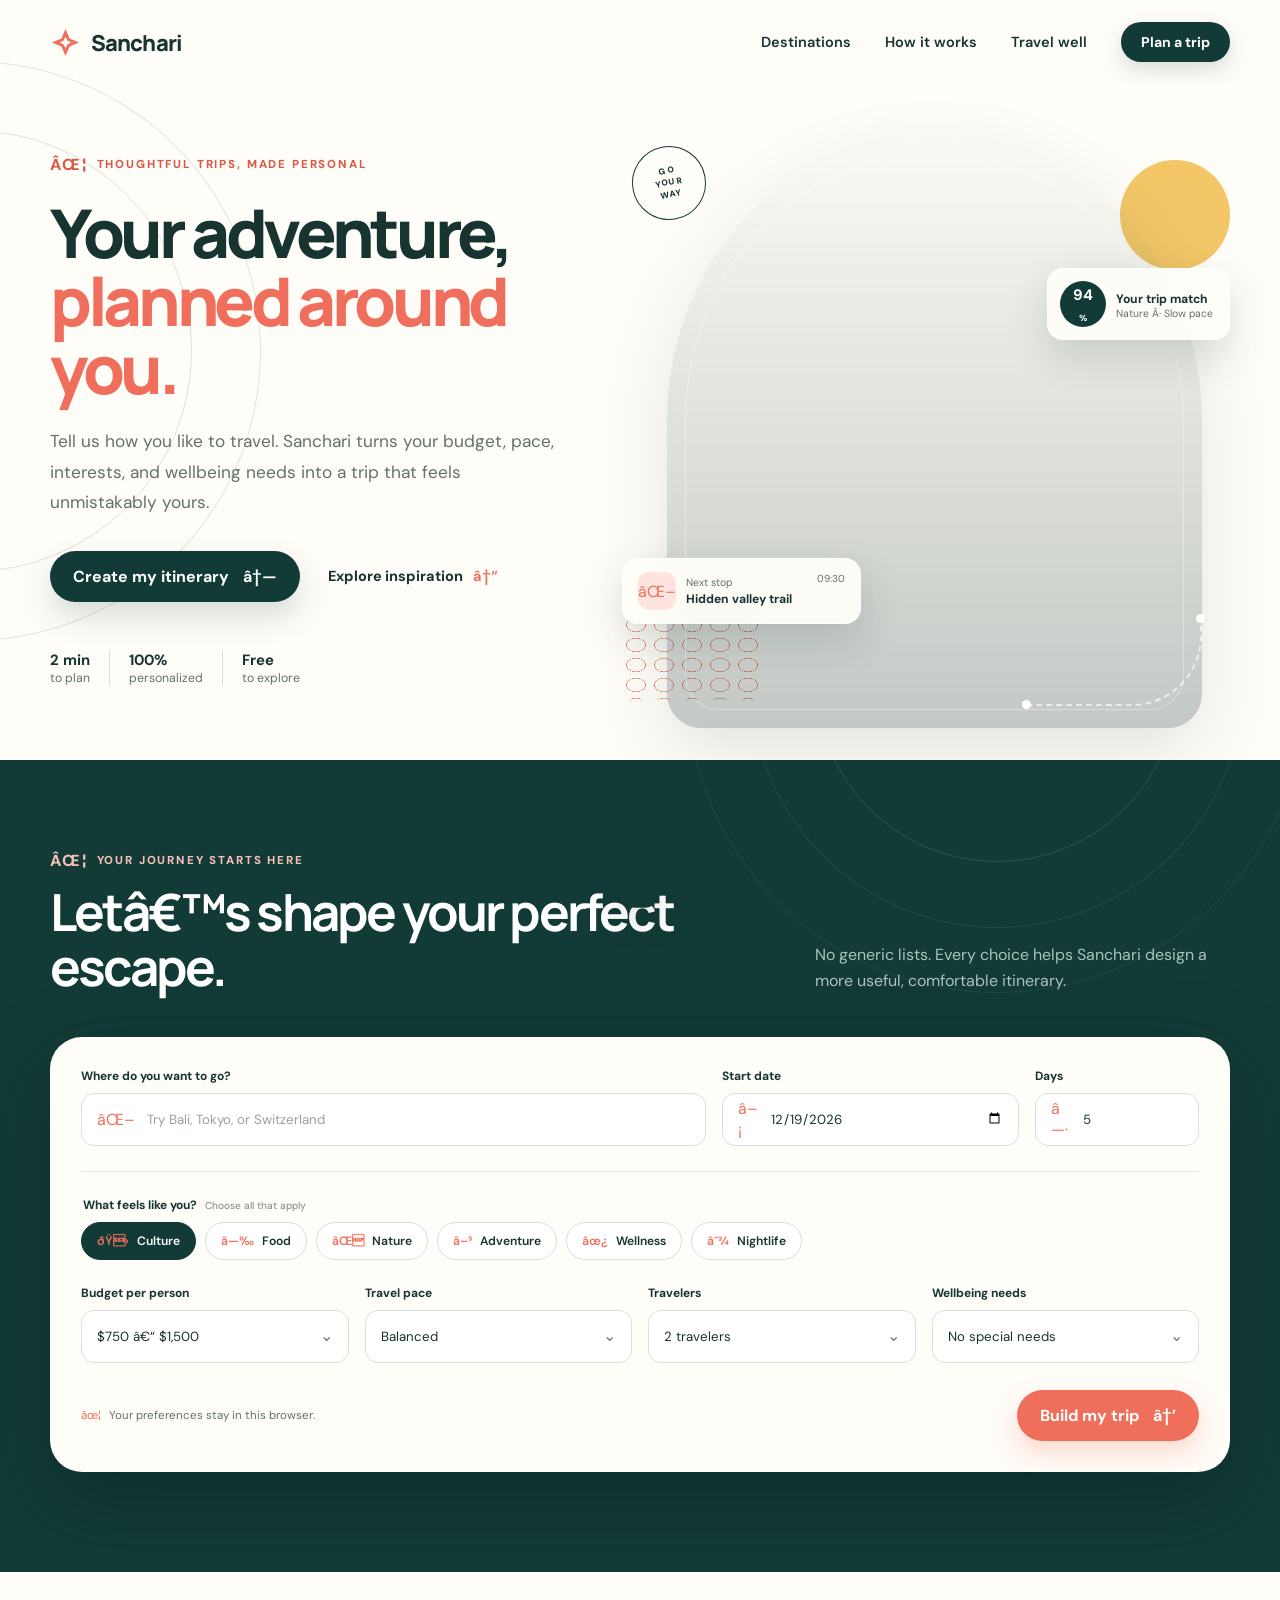
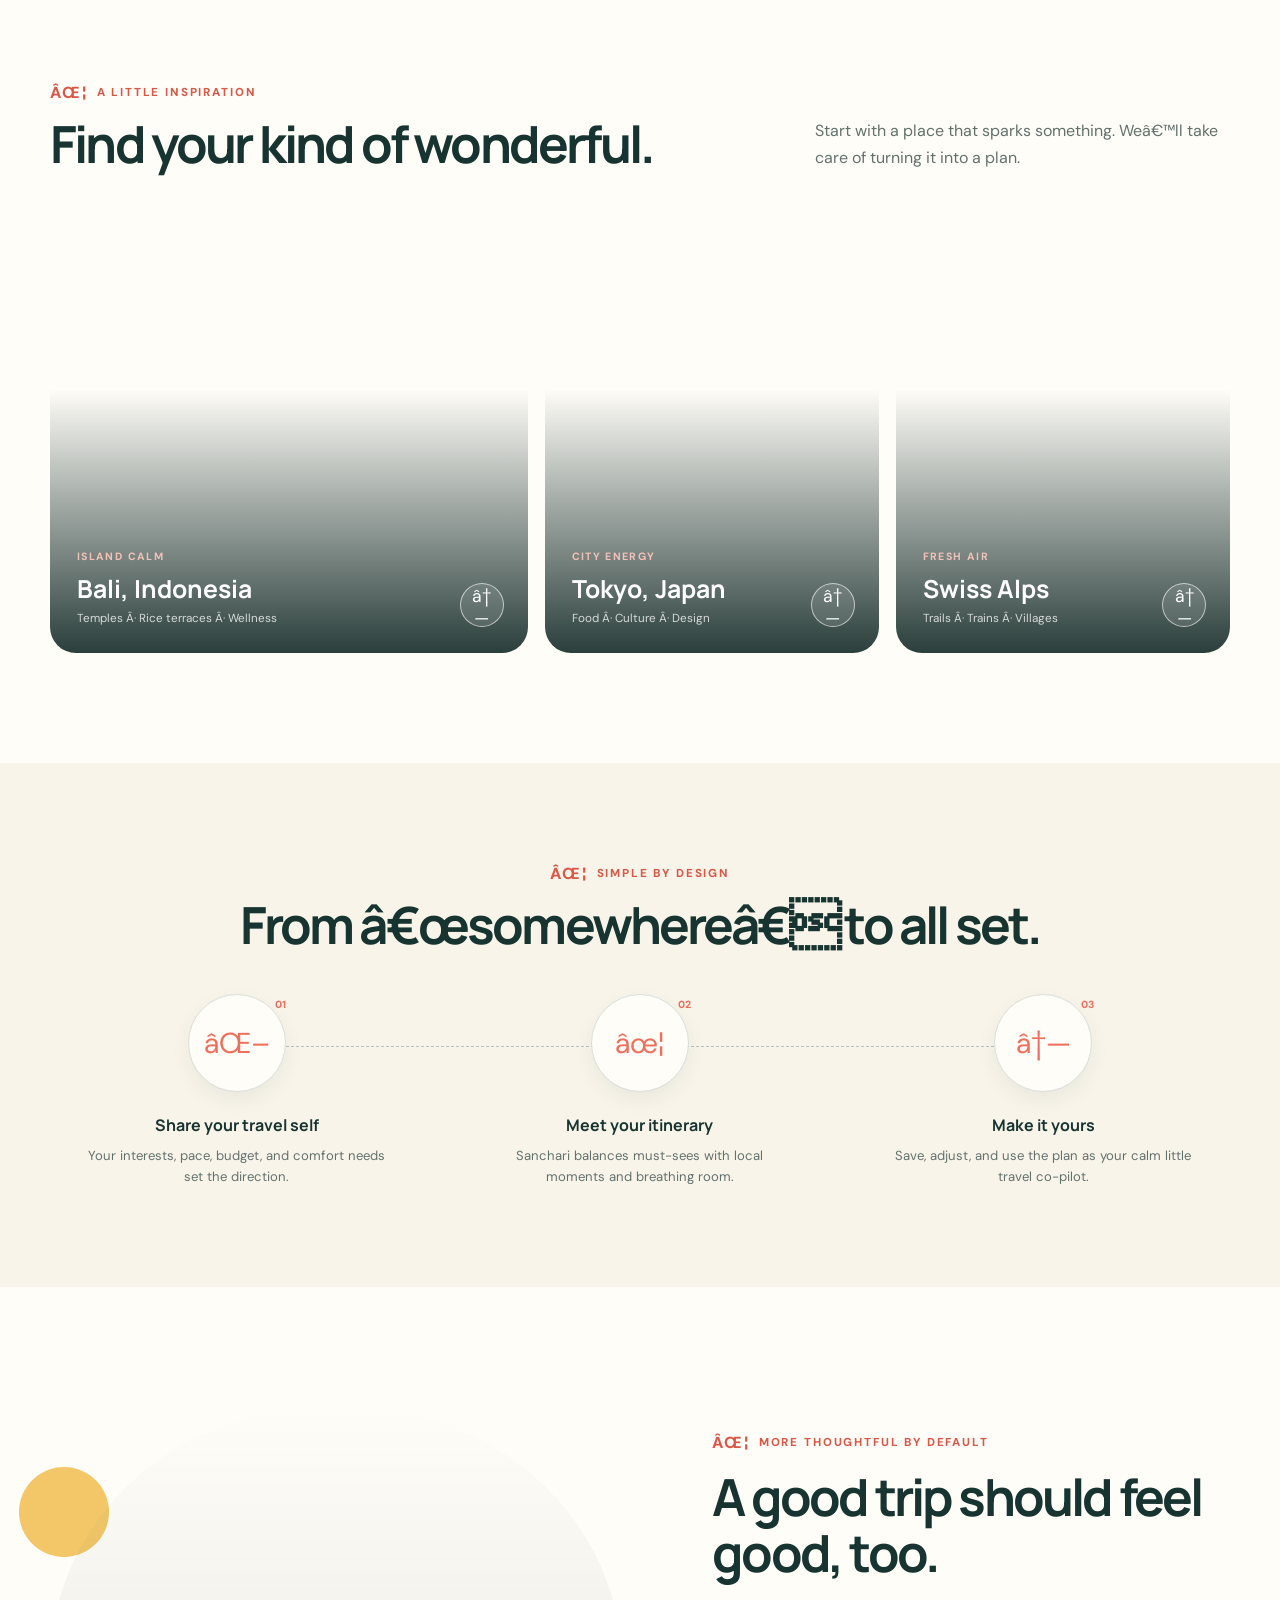
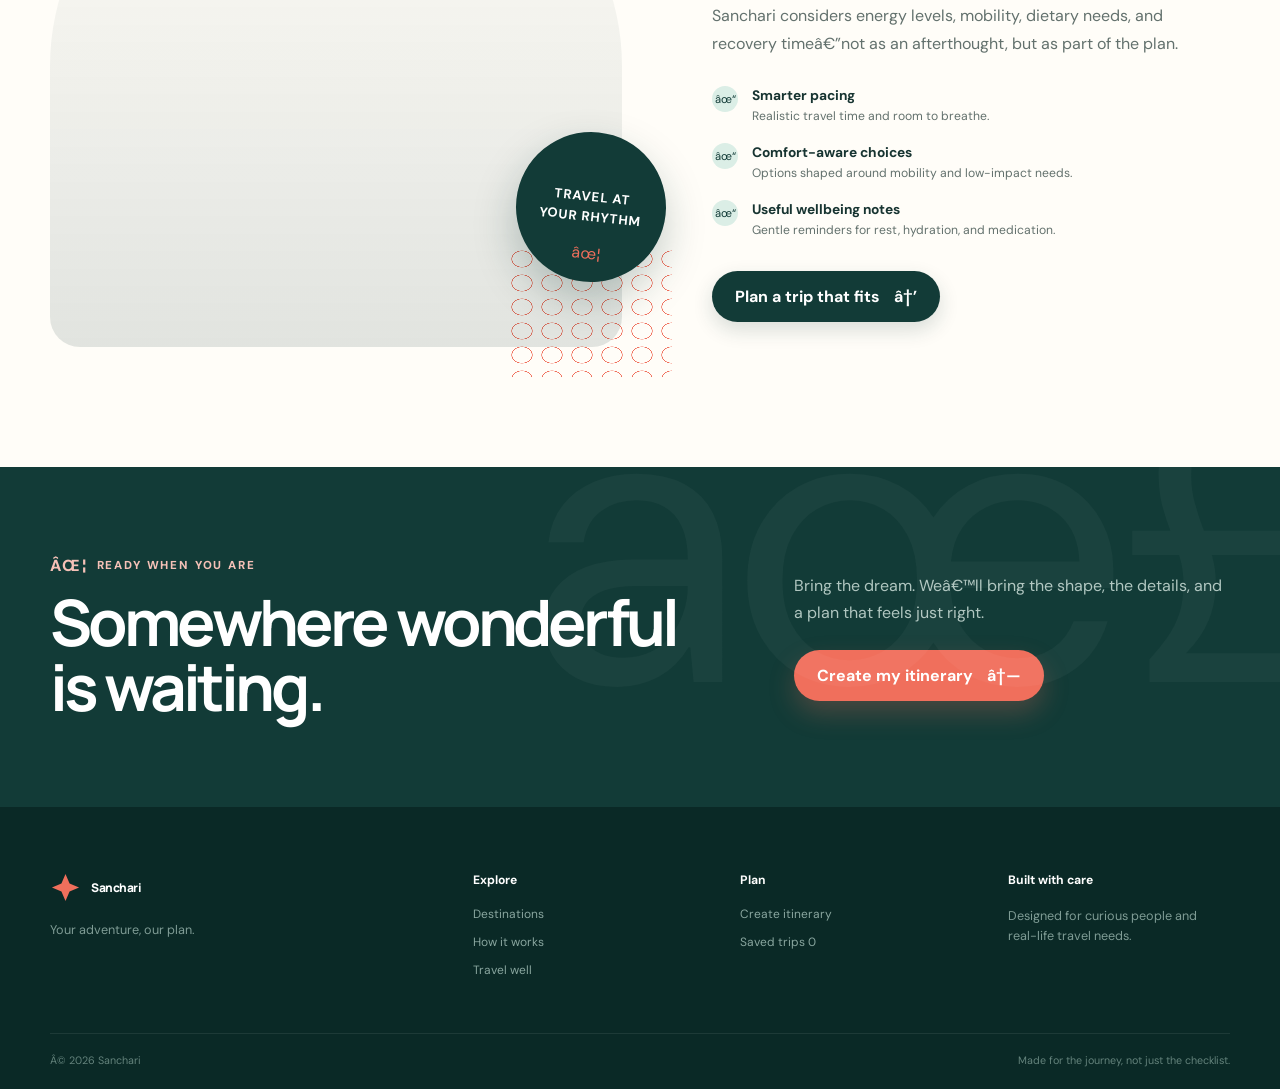
==== public/index.html @ f90b51b6 "Build personalized Sanchari travel planner" ====
﻿<!doctype html>
<html lang="en">
<head>
  <meta charset="utf-8">
  <meta name="viewport" content="width=device-width, initial-scale=1">
  <meta name="description" content="Sanchari creates personalized travel itineraries around your style, budget, pace, and wellbeing needs.">
  <meta name="theme-color" content="#123b37">
  <title>Sanchari â€” Your adventure, our plan</title>
  <link rel="preconnect" href="https://fonts.googleapis.com">
  <link rel="preconnect" href="https://fonts.gstatic.com" crossorigin>
  <link href="https://fonts.googleapis.com/css2?family=DM+Sans:wght@400;500;600;700&family=Manrope:wght@500;600;700;800&display=swap" rel="stylesheet">
  <link rel="stylesheet" href="styles.css">
</head>
<body>
  <a class="skip-link" href="#main">Skip to content</a>
  <header class="site-header" id="top">
    <div class="nav-wrap">
      <a class="brand" href="#top" aria-label="Sanchari home">
        <span class="brand-mark" aria-hidden="true">
          <svg viewBox="0 0 32 32"><path d="M16 2 20.2 11.8 30 16l-9.8 4.2L16 30l-4.2-9.8L2 16l9.8-4.2L16 2Z"/><path class="brand-mark-inner" d="m16 10 2.1 4.1L22 16l-3.9 1.9L16 22l-2.1-4.1L10 16l3.9-1.9L16 10Z"/></svg>
        </span>
        <span>Sanchari</span>
      </a>
      <button class="menu-button" type="button" aria-expanded="false" aria-controls="site-nav" aria-label="Open menu"><span></span><span></span></button>
      <nav class="site-nav" id="site-nav" aria-label="Primary navigation">
        <a href="#destinations">Destinations</a>
        <a href="#how-it-works">How it works</a>
        <a href="#wellbeing">Travel well</a>
        <button class="button button-small button-dark" data-scroll-planner type="button">Plan a trip</button>
      </nav>
    </div>
  </header>

  <main id="main">
    <section class="hero section-shell" aria-labelledby="hero-title">
      <div class="hero-copy">
        <div class="eyebrow"><span>âœ¦</span> Thoughtful trips, made personal</div>
        <h1 id="hero-title">Your adventure,<br><em>planned around you.</em></h1>
        <p class="hero-lead">Tell us how you like to travel. Sanchari turns your budget, pace, interests, and wellbeing needs into a trip that feels unmistakably yours.</p>
        <div class="hero-actions">
          <button class="button button-primary" data-scroll-planner type="button">Create my itinerary <span aria-hidden="true">â†—</span></button>
          <a class="text-link" href="#destinations">Explore inspiration <span aria-hidden="true">â†“</span></a>
        </div>
        <div class="trust-row" aria-label="Sanchari benefits"><span><b>2 min</b> to plan</span><span><b>100%</b> personalized</span><span><b>Free</b> to explore</span></div>
      </div>
      <div class="hero-visual" aria-label="A scenic travel moment in the mountains">
        <div class="hero-photo" role="img" aria-label="Traveler overlooking a green mountain valley"></div>
        <div class="route-line" aria-hidden="true"><span></span><i></i><span></span></div>
        <div class="floating-card destination-float"><div class="float-icon">âŒ–</div><div><small>Next stop</small><strong>Hidden valley trail</strong></div><span>09:30</span></div>
        <div class="floating-card match-float"><div class="match-score">94<small>%</small></div><div><strong>Your trip match</strong><small>Nature Â· Slow pace</small></div></div>
        <div class="hero-stamp" aria-hidden="true">GO<br>YOUR<br>WAY</div>
      </div>
    </section>

    <section class="planner-band" id="planner" aria-labelledby="planner-title">
      <div class="section-shell planner-shell">
        <div class="section-heading planner-heading">
          <div><div class="eyebrow eyebrow-light"><span>âœ¦</span> Your journey starts here</div><h2 id="planner-title">Letâ€™s shape your perfect escape.</h2></div>
          <p>No generic lists. Every choice helps Sanchari design a more useful, comfortable itinerary.</p>
        </div>
        <form class="planner-card" id="trip-form">
          <div class="form-grid form-grid-top">
            <label class="field field-wide"><span>Where do you want to go?</span><span class="input-wrap"><span aria-hidden="true">âŒ–</span><input id="destination" name="destination" type="text" placeholder="Try Bali, Tokyo, or Switzerland" autocomplete="off" required></span></label>
            <label class="field"><span>Start date</span><span class="input-wrap"><span aria-hidden="true">â–¡</span><input id="start-date" name="startDate" type="date" required></span></label>
            <label class="field field-compact"><span>Days</span><span class="input-wrap"><span aria-hidden="true">â—·</span><input id="days" name="days" type="number" min="1" max="14" value="5" required></span></label>
          </div>
          <div class="form-divider"></div>
          <fieldset class="choice-group">
            <legend>What feels like you? <small>Choose all that apply</small></legend>
            <div class="chip-row" id="style-chips">
              <button class="choice-chip selected" type="button" data-style="culture" aria-pressed="true"><span>ðŸ›</span> Culture</button>
              <button class="choice-chip" type="button" data-style="food" aria-pressed="false"><span>â—‰</span> Food</button>
              <button class="choice-chip" type="button" data-style="nature" aria-pressed="false"><span>âŒ</span> Nature</button>
              <button class="choice-chip" type="button" data-style="adventure" aria-pressed="false"><span>â–³</span> Adventure</button>
              <button class="choice-chip" type="button" data-style="wellness" aria-pressed="false"><span>âœ¿</span> Wellness</button>
              <button class="choice-chip" type="button" data-style="nightlife" aria-pressed="false"><span>â˜¾</span> Nightlife</button>
            </div>
          </fieldset>
          <div class="form-grid form-grid-bottom">
            <label class="field"><span>Budget per person</span><span class="select-wrap"><select id="budget" name="budget"><option value="750">Under $750</option><option value="1500" selected>$750 â€“ $1,500</option><option value="3000">$1,500 â€“ $3,000</option><option value="5000">$3,000+</option></select></span></label>
            <label class="field"><span>Travel pace</span><span class="select-wrap"><select id="pace" name="pace"><option value="slow">Slow & easy</option><option value="balanced" selected>Balanced</option><option value="full">See it all</option></select></span></label>
            <label class="field"><span>Travelers</span><span class="select-wrap"><select id="travelers" name="travelers"><option value="1">Solo</option><option value="2" selected>2 travelers</option><option value="3">3 travelers</option><option value="4">4 travelers</option><option value="5">5+ travelers</option></select></span></label>
            <label class="field"><span>Wellbeing needs</span><span class="select-wrap"><select id="wellbeing-needs" name="wellbeing"><option value="none">No special needs</option><option value="mobility">Reduced mobility</option><option value="low-impact">Low-impact activities</option><option value="dietary">Dietary care</option><option value="medical">Medication / rest breaks</option></select></span></label>
          </div>
          <div class="planner-footer"><p><span aria-hidden="true">âœ¦</span> Your preferences stay in this browser.</p><button class="button button-coral" type="submit">Build my trip <span aria-hidden="true">â†’</span></button></div>
        </form>
      </div>
    </section>

    <section class="itinerary-section section-shell" id="itinerary" aria-live="polite" hidden>
      <div class="itinerary-topline">
        <div><div class="eyebrow"><span>âœ¦</span> Your Sanchari plan</div><h2 id="itinerary-title">Your personalized escape</h2><p id="itinerary-subtitle"></p></div>
        <div class="itinerary-actions"><button class="button button-outline" id="edit-trip" type="button">Edit preferences</button><button class="button button-dark" id="save-trip" type="button">â™¡ Save this trip</button></div>
      </div>
      <div class="trip-overview" id="trip-overview"></div>
      <div class="itinerary-layout">
        <div class="day-list" id="day-list"></div>
        <aside class="trip-aside">
          <div class="aside-card budget-card"><span class="aside-kicker">Estimated spend</span><strong id="budget-total">$0</strong><small>for your full group, excluding flights</small><div id="budget-bars"></div></div>
          <div class="aside-card care-card"><span class="aside-kicker">Travel well note</span><div class="care-icon">âœš</div><h3>Comfort built in</h3><p id="care-note"></p></div>
          <button class="text-button" id="new-trip" type="button">Start a different trip <span>â†—</span></button>
        </aside>
      </div>
    </section>

    <section class="destinations section-shell" id="destinations" aria-labelledby="destinations-title">
      <div class="section-heading"><div><div class="eyebrow"><span>âœ¦</span> A little inspiration</div><h2 id="destinations-title">Find your kind of wonderful.</h2></div><p>Start with a place that sparks something. Weâ€™ll take care of turning it into a plan.</p></div>
      <div class="destination-grid">
        <article class="destination-card destination-large" data-destination="Bali"><div class="destination-image bali"></div><div class="destination-overlay"><span>Island calm</span><h3>Bali, Indonesia</h3><p>Temples Â· Rice terraces Â· Wellness</p><button type="button" aria-label="Plan a trip to Bali">â†—</button></div></article>
        <article class="destination-card" data-destination="Tokyo"><div class="destination-image tokyo"></div><div class="destination-overlay"><span>City energy</span><h3>Tokyo, Japan</h3><p>Food Â· Culture Â· Design</p><button type="button" aria-label="Plan a trip to Tokyo">â†—</button></div></article>
        <article class="destination-card" data-destination="Switzerland"><div class="destination-image swiss"></div><div class="destination-overlay"><span>Fresh air</span><h3>Swiss Alps</h3><p>Trails Â· Trains Â· Villages</p><button type="button" aria-label="Plan a trip to Switzerland">â†—</button></div></article>
      </div>
    </section>

    <section class="steps-section" id="how-it-works" aria-labelledby="steps-title"><div class="section-shell"><div class="section-heading centered"><div><div class="eyebrow"><span>âœ¦</span> Simple by design</div><h2 id="steps-title">From â€œsomewhereâ€ to all set.</h2></div></div><div class="steps-grid"><article><span class="step-number">01</span><div class="step-icon">âŒ–</div><h3>Share your travel self</h3><p>Your interests, pace, budget, and comfort needs set the direction.</p></article><article><span class="step-number">02</span><div class="step-icon">âœ¦</div><h3>Meet your itinerary</h3><p>Sanchari balances must-sees with local moments and breathing room.</p></article><article><span class="step-number">03</span><div class="step-icon">â†—</div><h3>Make it yours</h3><p>Save, adjust, and use the plan as your calm little travel co-pilot.</p></article></div></div></section>

    <section class="wellbeing section-shell" id="wellbeing" aria-labelledby="wellbeing-title">
      <div class="wellbeing-visual"><div class="wellbeing-badge"><strong>Travel at<br>your rhythm</strong><span>âœ¦</span></div></div>
      <div class="wellbeing-copy"><div class="eyebrow"><span>âœ¦</span> More thoughtful by default</div><h2 id="wellbeing-title">A good trip should feel good, too.</h2><p>Sanchari considers energy levels, mobility, dietary needs, and recovery timeâ€”not as an afterthought, but as part of the plan.</p><ul><li><span>âœ“</span><div><strong>Smarter pacing</strong><small>Realistic travel time and room to breathe.</small></div></li><li><span>âœ“</span><div><strong>Comfort-aware choices</strong><small>Options shaped around mobility and low-impact needs.</small></div></li><li><span>âœ“</span><div><strong>Useful wellbeing notes</strong><small>Gentle reminders for rest, hydration, and medication.</small></div></li></ul><button class="button button-dark" data-scroll-planner type="button">Plan a trip that fits <span>â†’</span></button></div>
    </section>

    <section class="closing-cta"><div class="section-shell closing-inner"><div><div class="eyebrow eyebrow-light"><span>âœ¦</span> Ready when you are</div><h2>Somewhere wonderful<br>is waiting.</h2></div><div><p>Bring the dream. Weâ€™ll bring the shape, the details, and a plan that feels just right.</p><button class="button button-coral" data-scroll-planner type="button">Create my itinerary <span>â†—</span></button></div><span class="closing-compass" aria-hidden="true">âœ£</span></div></section>
  </main>

  <footer class="site-footer"><div class="section-shell footer-grid"><div><a class="brand" href="#top"><span class="brand-mark" aria-hidden="true"><svg viewBox="0 0 32 32"><path d="M16 2 20.2 11.8 30 16l-9.8 4.2L16 30l-4.2-9.8L2 16l9.8-4.2L16 2Z"/></svg></span><span>Sanchari</span></a><p>Your adventure, our plan.</p></div><div><strong>Explore</strong><a href="#destinations">Destinations</a><a href="#how-it-works">How it works</a><a href="#wellbeing">Travel well</a></div><div><strong>Plan</strong><button data-scroll-planner type="button">Create itinerary</button><button id="footer-saved" type="button">Saved trips <span id="saved-count">0</span></button></div><div><strong>Built with care</strong><p class="footer-note">Designed for curious people and real-life travel needs.</p></div></div><div class="section-shell footer-bottom"><span>Â© <span id="year"></span> Sanchari</span><span>Made for the journey, not just the checklist.</span></div></footer>
  <div class="toast" id="toast" role="status" aria-live="polite"></div>
  <script src="app.js"></script>
</body>
</html>
---- public/styles.css ----
:root {
  --ink: #173431;
  --forest: #123b37;
  --forest-2: #0d312e;
  --mint: #dbeee6;
  --mint-light: #eff7f3;
  --cream: #f8f4ea;
  --paper: #fffdf8;
  --coral: #f06f5c;
  --coral-dark: #d95847;
  --sun: #f3c768;
  --muted: #63716d;
  --line: #d9dfda;
  --white: #fff;
  --shadow: 0 24px 70px rgba(22, 52, 49, .12);
  --radius-lg: 32px;
  --radius-md: 20px;
  --shell: min(1180px, calc(100% - 40px));
}

* { box-sizing: border-box; }
html { scroll-behavior: smooth; }
body { margin: 0; color: var(--ink); background: var(--paper); font-family: "DM Sans", Arial, sans-serif; -webkit-font-smoothing: antialiased; }
button, input, select { font: inherit; }
button, a { -webkit-tap-highlight-color: transparent; }
button { color: inherit; }
a { color: inherit; text-decoration: none; }
img { max-width: 100%; }
.skip-link { position: fixed; top: 10px; left: 10px; z-index: 999; transform: translateY(-150%); padding: 10px 16px; border-radius: 8px; background: var(--white); }
.skip-link:focus { transform: none; }
.section-shell { width: var(--shell); margin-inline: auto; }

.site-header { position: absolute; top: 0; left: 0; width: 100%; z-index: 20; padding: 22px 0; }
.nav-wrap { width: var(--shell); margin: auto; display: flex; align-items: center; justify-content: space-between; }
.brand { display: inline-flex; gap: 10px; align-items: center; font-family: "Manrope", sans-serif; font-weight: 800; font-size: 1.38rem; letter-spacing: -.04em; }
.brand-mark { display: grid; place-items: center; width: 31px; height: 31px; color: var(--coral); }
.brand-mark svg { width: 100%; fill: currentColor; }
.brand-mark .brand-mark-inner { fill: var(--paper); }
.site-nav { display: flex; align-items: center; gap: 34px; font-size: .91rem; font-weight: 600; }
.site-nav > a { position: relative; }
.site-nav > a::after { content: ""; position: absolute; left: 0; right: 100%; bottom: -7px; height: 2px; background: var(--coral); transition: right .25s; }
.site-nav > a:hover::after { right: 0; }
.menu-button { display: none; width: 42px; height: 42px; border: 0; border-radius: 50%; background: var(--forest); }
.menu-button span { display: block; width: 17px; height: 1.5px; margin: 5px auto; background: #fff; }

.button { border: 0; border-radius: 999px; padding: 15px 23px; display: inline-flex; justify-content: center; align-items: center; gap: 14px; cursor: pointer; font-weight: 700; transition: transform .2s, box-shadow .2s, background .2s; }
.button:hover { transform: translateY(-2px); }
.button:focus-visible, button:focus-visible, a:focus-visible, input:focus-visible, select:focus-visible { outline: 3px solid rgba(240, 111, 92, .35); outline-offset: 3px; }
.button-small { padding: 11px 20px; font-size: .88rem; }
.button-dark { background: var(--forest); color: var(--white); box-shadow: 0 8px 20px rgba(18, 59, 55, .16); }
.button-dark:hover { background: var(--forest-2); }
.button-primary { background: var(--forest); color: #fff; box-shadow: 0 14px 30px rgba(18, 59, 55, .17); }
.button-coral { background: var(--coral); color: #fff; box-shadow: 0 12px 26px rgba(240, 111, 92, .25); }
.button-coral:hover { background: var(--coral-dark); }
.button-outline { background: transparent; border: 1px solid var(--line); }

.hero { min-height: 760px; display: grid; grid-template-columns: .92fr 1.08fr; align-items: center; gap: 54px; padding-top: 106px; position: relative; }
.hero::before { content: ""; position: absolute; width: 440px; height: 440px; left: -300px; top: 130px; border: 1px solid #e4e3da; border-radius: 50%; box-shadow: 0 0 0 68px var(--paper), 0 0 0 69px #e4e3da; z-index: -1; }
.hero-copy { padding-bottom: 26px; }
.eyebrow { display: flex; align-items: center; gap: 9px; color: var(--coral-dark); font-size: .72rem; text-transform: uppercase; letter-spacing: .16em; font-weight: 800; }
.eyebrow span { font-size: 1rem; }
.eyebrow-light { color: #f5c1b7; }
h1, h2, h3 { font-family: "Manrope", sans-serif; }
h1 { margin: 24px 0 24px; font-size: clamp(3.3rem, 5.25vw, 5.1rem); line-height: 1.01; letter-spacing: -.065em; font-weight: 800; }
h1 em { color: var(--coral); font-style: normal; }
.hero-lead { max-width: 560px; margin: 0; color: var(--muted); font-size: 1.08rem; line-height: 1.75; }
.hero-actions { margin-top: 34px; display: flex; align-items: center; gap: 28px; }
.text-link { display: inline-flex; align-items: center; gap: 10px; font-size: .91rem; font-weight: 700; }
.text-link span { color: var(--coral); }
.trust-row { display: flex; gap: 0; margin-top: 48px; color: var(--muted); font-size: .77rem; }
.trust-row span { padding: 0 19px; border-right: 1px solid var(--line); }
.trust-row span:first-child { padding-left: 0; }
.trust-row span:last-child { border: 0; }
.trust-row b { display: block; color: var(--ink); font-size: .93rem; }
.hero-visual { height: 590px; position: relative; }
.hero-photo { position: absolute; inset: 0 28px 0 45px; border-radius: 48% 48% 34px 34px; background: linear-gradient(180deg, rgba(16,47,43,.02), rgba(16,47,43,.25)), url("https://images.unsplash.com/photo-1469474968028-56623f02e42e?auto=format&fit=crop&w=1200&q=86") center/cover; box-shadow: var(--shadow); }
.hero-photo::after { content: ""; position: absolute; inset: 18px; border: 1px solid rgba(255,255,255,.35); border-radius: inherit; }
.hero-visual::before { content: ""; position: absolute; width: 110px; height: 110px; top: 22px; right: 0; border-radius: 50%; background: var(--sun); z-index: -1; }
.hero-visual::after { content: ""; position: absolute; width: 140px; height: 105px; bottom: 28px; left: 0; z-index: -1; opacity: .85; background: radial-gradient(ellipse at center, transparent 45%, var(--coral) 47%, var(--coral) 49%, transparent 51%) 0 0/28px 20px; }
.floating-card { position: absolute; z-index: 2; background: rgba(255,253,248,.94); backdrop-filter: blur(10px); border: 1px solid rgba(255,255,255,.7); border-radius: 16px; box-shadow: 0 16px 40px rgba(16,47,43,.15); display: flex; align-items: center; }
.destination-float { left: 0; bottom: 104px; padding: 13px 15px; gap: 10px; }
.destination-float .float-icon { width: 38px; height: 38px; display: grid; place-items: center; border-radius: 11px; color: var(--coral); background: #fde4de; }
.floating-card small { display: block; color: var(--muted); font-size: .65rem; }
.floating-card strong { display: block; margin-top: 2px; font-size: .76rem; }
.destination-float > span { align-self: flex-start; margin-left: 15px; font-size: .63rem; color: var(--muted); }
.match-float { right: 0; top: 130px; gap: 10px; padding: 12px 16px 12px 12px; }
.match-score { width: 46px; height: 46px; border-radius: 50%; display: grid; place-items: center; background: var(--forest); color: white; font-weight: 800; font-size: .95rem; }
.match-score small { display: inline; color: #fff; font-size: .55rem; }
.hero-stamp { position: absolute; top: 8px; left: 10px; width: 74px; height: 74px; border: 1px solid var(--forest); border-radius: 50%; display: grid; place-items: center; text-align: center; font-size: .53rem; letter-spacing: .15em; line-height: 1.45; font-weight: 800; transform: rotate(-11deg); }
.route-line { position: absolute; z-index: 2; right: 28px; bottom: 22px; width: 180px; height: 90px; border-right: 2px dashed rgba(255,255,255,.65); border-bottom: 2px dashed rgba(255,255,255,.65); border-radius: 0 0 70px 0; }
.route-line span { position: absolute; width: 9px; height: 9px; border-radius: 50%; background: white; }
.route-line span:first-child { top: -2px; right: -5px; }.route-line span:last-child { bottom: -5px; left: 0; }

.planner-band { color: white; background: var(--forest); padding: 90px 0 100px; position: relative; overflow: hidden; }
.planner-band::before { content: ""; position: absolute; width: 360px; height: 360px; top: -260px; right: 8%; border: 1px solid rgba(255,255,255,.1); border-radius: 50%; box-shadow: 0 0 0 65px var(--forest), 0 0 0 66px rgba(255,255,255,.08), 0 0 0 130px var(--forest), 0 0 0 131px rgba(255,255,255,.06); }
.planner-shell { position: relative; z-index: 1; }
.section-heading { display: flex; align-items: end; justify-content: space-between; gap: 40px; margin-bottom: 42px; }
.section-heading h2 { margin: 13px 0 0; font-size: clamp(2.25rem, 4vw, 3.6rem); line-height: 1.08; letter-spacing: -.055em; }
.section-heading > p { max-width: 415px; margin: 0; color: var(--muted); line-height: 1.65; }
.planner-heading h2 { color: white; }
.planner-heading > p { color: #abc2bc; }
.planner-card { background: var(--paper); color: var(--ink); border-radius: var(--radius-lg); padding: 31px; box-shadow: 0 28px 80px rgba(3,25,22,.35); }
.form-grid { display: grid; gap: 16px; }
.form-grid-top { grid-template-columns: 2.1fr 1fr .55fr; }
.form-grid-bottom { grid-template-columns: repeat(4, 1fr); }
.field > span:first-child, .choice-group legend { display: block; margin-bottom: 9px; font-size: .75rem; font-weight: 700; }
.choice-group legend small { color: #89948f; font-weight: 500; margin-left: 5px; }
.input-wrap, .select-wrap { min-height: 53px; display: flex; align-items: center; gap: 10px; border: 1px solid var(--line); border-radius: 13px; background: #fff; padding: 0 15px; transition: border .2s, box-shadow .2s; }
.input-wrap:focus-within, .select-wrap:focus-within { border-color: #85aea4; box-shadow: 0 0 0 3px rgba(133,174,164,.14); }
.input-wrap > span { color: var(--coral); }
input, select { width: 100%; min-width: 0; border: 0; outline: 0; color: var(--ink); background: transparent; font-size: .83rem; }
input::placeholder { color: #98a19e; }
select { cursor: pointer; appearance: none; padding-right: 20px; }
.select-wrap { position: relative; }
.select-wrap::after { content: "⌄"; position: absolute; right: 15px; top: 14px; pointer-events: none; color: #6d7975; }
.form-divider { height: 1px; margin: 25px 0; background: #e6e8e3; }
.choice-group { border: 0; padding: 0; margin: 0 0 25px; }
.chip-row { display: flex; flex-wrap: wrap; gap: 9px; }
.choice-chip { border: 1px solid var(--line); background: white; border-radius: 999px; padding: 10px 15px; cursor: pointer; font-size: .76rem; font-weight: 600; transition: .2s; }
.choice-chip span { margin-right: 5px; color: var(--coral); }
.choice-chip:hover { border-color: #9cb6af; }
.choice-chip.selected { color: white; background: var(--forest); border-color: var(--forest); }
.planner-footer { display: flex; align-items: center; justify-content: space-between; margin-top: 27px; }
.planner-footer p { margin: 0; color: var(--muted); font-size: .72rem; }.planner-footer p span { color: var(--coral); margin-right: 5px; }

.itinerary-section { padding: 100px 0; }
.itinerary-section[hidden] { display: none; }
.itinerary-topline { display: flex; justify-content: space-between; align-items: end; gap: 32px; }
.itinerary-topline h2 { margin: 12px 0 6px; font-size: clamp(2.3rem, 4vw, 3.8rem); letter-spacing: -.055em; }
.itinerary-topline p { margin: 0; color: var(--muted); }
.itinerary-actions { display: flex; gap: 10px; }
.trip-overview { margin: 34px 0; padding: 18px 22px; border: 1px solid #dce4df; border-radius: 18px; display: grid; grid-template-columns: repeat(4, 1fr); background: var(--mint-light); }
.overview-item { border-right: 1px solid #d6e1db; padding: 0 22px; }
.overview-item:first-child { padding-left: 0; }.overview-item:last-child { border: 0; }
.overview-item small { display: block; color: var(--muted); font-size: .67rem; text-transform: uppercase; letter-spacing: .08em; }.overview-item strong { display: block; margin-top: 4px; font-size: .91rem; }
.itinerary-layout { display: grid; grid-template-columns: 1fr 330px; gap: 28px; }
.day-list { display: grid; gap: 16px; }
.day-card { border: 1px solid #dfe3df; border-radius: 22px; overflow: hidden; background: #fff; }
.day-heading { display: flex; align-items: center; gap: 18px; padding: 19px 22px; background: #faf9f4; border-bottom: 1px solid #e6e7e2; }
.day-number { width: 48px; height: 48px; flex: 0 0 auto; display: grid; place-items: center; border-radius: 50%; background: var(--forest); color: white; font-weight: 800; }
.day-heading h3 { margin: 0 0 3px; font-size: 1.05rem; }.day-heading p { margin: 0; color: var(--muted); font-size: .74rem; }
.day-activities { padding: 15px 22px 20px 88px; }
.activity { position: relative; display: grid; grid-template-columns: 70px 1fr; gap: 10px; padding: 10px 0; }
.activity:not(:last-child)::after { content: ""; position: absolute; left: 75px; right: 0; bottom: 0; height: 1px; background: #edf0ec; }
.activity time { color: var(--coral-dark); font-size: .72rem; font-weight: 700; }.activity strong { font-size: .83rem; }.activity small { display: block; color: var(--muted); margin-top: 3px; line-height: 1.45; }
.trip-aside { display: grid; align-content: start; gap: 16px; position: sticky; top: 18px; }
.aside-card { padding: 25px; border-radius: 22px; }
.budget-card { background: var(--forest); color: white; }.aside-kicker { font-size: .68rem; text-transform: uppercase; letter-spacing: .11em; color: #9fbdb5; font-weight: 700; }
.budget-card > strong { display: block; margin: 12px 0 1px; font-size: 2.35rem; font-family: "Manrope", sans-serif; }.budget-card > small { color: #adc1bc; font-size: .67rem; }
#budget-bars { margin-top: 23px; display: grid; gap: 12px; }.budget-row { display: grid; grid-template-columns: 82px 1fr 45px; align-items: center; gap: 8px; font-size: .68rem; color: #d1dfdc; }.budget-track { height: 5px; border-radius: 9px; background: rgba(255,255,255,.14); overflow: hidden; }.budget-fill { height: 100%; border-radius: inherit; background: var(--coral); }
.care-card { background: #f8eadc; }.care-icon { margin: 17px 0 12px; width: 40px; height: 40px; display: grid; place-items: center; border-radius: 50%; background: #fff; color: var(--coral-dark); }.care-card h3 { margin: 0 0 8px; }.care-card p { margin: 0; font-size: .79rem; color: #6f665e; line-height: 1.6; }
.text-button { border: 0; background: transparent; padding: 10px; cursor: pointer; font-size: .78rem; font-weight: 700; }.text-button span { color: var(--coral); }

.destinations { padding: 110px 0; }
.destination-grid { display: grid; grid-template-columns: 1.25fr .875fr .875fr; gap: 17px; }
.destination-card { min-height: 440px; border-radius: 26px; overflow: hidden; position: relative; color: white; cursor: pointer; }
.destination-image { position: absolute; inset: 0; transition: transform .6s ease; background-position: center; background-size: cover; }
.destination-card:hover .destination-image { transform: scale(1.035); }
.destination-image::after { content: ""; position: absolute; inset: 0; background: linear-gradient(180deg, transparent 40%, rgba(7,31,28,.86)); }
.bali { background-image: url("https://images.unsplash.com/photo-1537996194471-e657df975ab4?auto=format&fit=crop&w=900&q=84"); }
.tokyo { background-image: url("https://images.unsplash.com/photo-1540959733332-eab4deabeeaf?auto=format&fit=crop&w=800&q=84"); }
.swiss { background-image: url("https://images.unsplash.com/photo-1500530855697-b586d89ba3ee?auto=format&fit=crop&w=800&q=84"); }
.destination-overlay { position: absolute; inset: auto 0 0; padding: 27px; }.destination-overlay > span { font-size: .66rem; text-transform: uppercase; letter-spacing: .13em; color: #f5c1b7; font-weight: 700; }.destination-overlay h3 { margin: 7px 0 5px; font-size: 1.55rem; }.destination-overlay p { margin: 0; color: rgba(255,255,255,.78); font-size: .73rem; }
.destination-overlay button { position: absolute; right: 24px; bottom: 26px; width: 44px; height: 44px; border: 1px solid rgba(255,255,255,.6); border-radius: 50%; color: white; background: rgba(255,255,255,.12); backdrop-filter: blur(6px); cursor: pointer; font-size: 1.1rem; }

.steps-section { background: var(--cream); padding: 100px 0; }
.centered { justify-content: center; text-align: center; }.centered .eyebrow { justify-content: center; }
.steps-grid { display: grid; grid-template-columns: repeat(3, 1fr); position: relative; gap: 30px; }
.steps-grid::before { content: ""; position: absolute; top: 52px; left: 17%; right: 17%; border-top: 1px dashed #b6c3bd; }
.steps-grid article { position: relative; text-align: center; padding: 0 34px; }.step-number { position: absolute; top: 4px; left: calc(50% + 38px); color: var(--coral); font-size: .65rem; font-weight: 800; }.step-icon { position: relative; z-index: 1; width: 98px; height: 98px; display: grid; place-items: center; margin: 0 auto 22px; border: 1px solid #d9dfda; border-radius: 50%; background: var(--paper); color: var(--coral); font-size: 1.8rem; box-shadow: 0 8px 20px rgba(22,52,49,.06); }.steps-grid h3 { margin: 0 0 9px; font-size: 1rem; }.steps-grid p { margin: 0; color: var(--muted); font-size: .82rem; line-height: 1.6; }

.wellbeing { padding: 120px 0; display: grid; grid-template-columns: 1.05fr .95fr; align-items: center; gap: 90px; }
.wellbeing-visual { min-height: 540px; border-radius: 48% 48% 30px 30px; position: relative; background: linear-gradient(180deg, transparent, rgba(11,47,43,.12)), url("https://images.unsplash.com/photo-1500534314209-a25ddb2bd429?auto=format&fit=crop&w=1000&q=85") center/cover; }
.wellbeing-visual::before { content: ""; position: absolute; width: 90px; height: 90px; left: -31px; top: 60px; border-radius: 50%; background: var(--sun); z-index: -1; }.wellbeing-visual::after { content: ""; position: absolute; width: 165px; height: 130px; right: -50px; bottom: -30px; z-index: -1; background: radial-gradient(ellipse at center, transparent 45%, var(--coral) 47%, var(--coral) 49%, transparent 51%) 0 0/30px 24px; }
.wellbeing-badge { position: absolute; right: -44px; bottom: 65px; width: 150px; height: 150px; border-radius: 50%; display: grid; place-items: center; text-align: center; background: var(--forest); color: white; transform: rotate(6deg); box-shadow: 0 18px 40px rgba(18,59,55,.25); }.wellbeing-badge strong { font-size: .82rem; text-transform: uppercase; letter-spacing: .08em; line-height: 1.5; }.wellbeing-badge span { position: absolute; bottom: 18px; color: var(--coral); }
.wellbeing-copy h2 { margin: 16px 0 22px; font-size: clamp(2.4rem, 4vw, 3.7rem); line-height: 1.08; letter-spacing: -.055em; }.wellbeing-copy > p { margin: 0; color: var(--muted); line-height: 1.75; }.wellbeing-copy ul { list-style: none; padding: 0; margin: 28px 0 32px; display: grid; gap: 18px; }.wellbeing-copy li { display: flex; gap: 14px; align-items: flex-start; }.wellbeing-copy li > span { width: 26px; height: 26px; flex: 0 0 auto; border-radius: 50%; display: grid; place-items: center; background: var(--mint); color: var(--forest); font-size: .7rem; }.wellbeing-copy li strong { display: block; font-size: .86rem; }.wellbeing-copy li small { color: var(--muted); font-size: .76rem; }

.closing-cta { background: var(--forest); color: white; overflow: hidden; }.closing-inner { min-height: 340px; position: relative; display: grid; grid-template-columns: 1.2fr .8fr; align-items: center; gap: 90px; }.closing-inner h2 { margin: 13px 0 0; font-size: clamp(2.7rem, 5vw, 4.9rem); line-height: 1.02; letter-spacing: -.06em; }.closing-inner p { color: #b0c6c0; line-height: 1.65; margin: 0 0 24px; }.closing-compass { position: absolute; right: -120px; top: -130px; font-size: 410px; line-height: 1; color: rgba(255,255,255,.035); }
.site-footer { background: #0a2926; color: #d6e2df; padding: 65px 0 22px; }.footer-grid { display: grid; grid-template-columns: 1.7fr repeat(3, 1fr); gap: 45px; }.site-footer .brand { color: white; }.site-footer p { color: #7f9c95; font-size: .79rem; }.footer-grid > div:not(:first-child) { display: flex; flex-direction: column; gap: 12px; }.footer-grid strong { color: white; font-size: .76rem; margin-bottom: 6px; }.footer-grid a, .footer-grid button { width: fit-content; border: 0; padding: 0; background: none; color: #89a69f; font-size: .75rem; cursor: pointer; }.footer-grid a:hover, .footer-grid button:hover { color: white; }.footer-note { max-width: 190px; line-height: 1.6; margin: 0; }.footer-bottom { margin-top: 55px; padding-top: 19px; border-top: 1px solid rgba(255,255,255,.08); display: flex; justify-content: space-between; color: #64837c; font-size: .67rem; }
.toast { position: fixed; z-index: 100; left: 50%; bottom: 26px; transform: translate(-50%, 130%); padding: 13px 18px; border-radius: 999px; color: white; background: var(--forest); box-shadow: 0 12px 35px rgba(0,0,0,.2); font-size: .78rem; transition: transform .3s; }.toast.show { transform: translate(-50%, 0); }

@media (max-width: 980px) {
  :root { --shell: min(100% - 32px, 760px); }
  .hero { min-height: auto; grid-template-columns: 1fr; padding-top: 150px; padding-bottom: 80px; }.hero-copy { text-align: center; }.hero-lead { margin-inline: auto; }.hero-actions, .trust-row { justify-content: center; }.hero-visual { width: min(620px, 100%); margin: 0 auto; }
  .form-grid-top { grid-template-columns: 1.5fr 1fr; }.field-compact { grid-column: span 2; }.form-grid-bottom { grid-template-columns: repeat(2, 1fr); }
  .destination-grid { grid-template-columns: 1fr 1fr; }.destination-large { grid-column: span 2; }.destination-large { min-height: 480px; }
  .wellbeing { grid-template-columns: 1fr; gap: 70px; }.wellbeing-visual { width: calc(100% - 70px); }.wellbeing-copy { max-width: 620px; }
  .itinerary-layout { grid-template-columns: 1fr; }.trip-aside { position: static; grid-template-columns: 1fr 1fr; }.trip-aside .text-button { grid-column: span 2; }
}

@media (max-width: 720px) {
  :root { --shell: calc(100% - 28px); --radius-lg: 24px; }
  .site-header { padding: 16px 0; }.menu-button { display: block; }.site-nav { position: absolute; top: 68px; left: 14px; right: 14px; display: none; align-items: stretch; flex-direction: column; gap: 0; padding: 12px; background: var(--paper); border: 1px solid #e6e8e3; border-radius: 18px; box-shadow: var(--shadow); }.site-nav.open { display: flex; }.site-nav > a { padding: 13px 11px; }.site-nav .button { margin-top: 6px; }
  .hero { padding-top: 120px; gap: 45px; }.hero-copy { text-align: left; } h1 { font-size: clamp(3rem, 15vw, 4.5rem); }.hero-actions { align-items: stretch; flex-direction: column; gap: 18px; }.hero-actions .text-link { justify-content: center; }.trust-row { justify-content: flex-start; }.trust-row span { padding-inline: 10px; font-size: .65rem; }.hero-visual { height: 460px; }.hero-photo { inset: 0 12px 0 12px; }.match-float { top: 85px; }.destination-float { left: 0; bottom: 60px; }.hero-stamp { left: 0; }.route-line { display: none; }
  .planner-band { padding: 72px 0; }.section-heading { display: block; }.section-heading > p { margin-top: 20px; }.planner-card { padding: 20px; }.form-grid-top, .form-grid-bottom { grid-template-columns: 1fr; }.field-compact { grid-column: auto; }.chip-row { gap: 7px; }.choice-chip { flex: 1 0 auto; }.planner-footer { gap: 18px; align-items: stretch; flex-direction: column; }.planner-footer p { text-align: center; order: 2; }
  .itinerary-section { padding: 75px 0; }.itinerary-topline { align-items: stretch; flex-direction: column; }.itinerary-actions { display: grid; grid-template-columns: 1fr 1fr; }.itinerary-actions .button { padding-inline: 12px; }.trip-overview { grid-template-columns: 1fr 1fr; gap: 16px; }.overview-item { padding: 0 12px; }.overview-item:nth-child(2) { border: 0; }.day-activities { padding-left: 22px; }.activity { grid-template-columns: 58px 1fr; }.activity:not(:last-child)::after { left: 62px; }.trip-aside { grid-template-columns: 1fr; }.trip-aside .text-button { grid-column: auto; }
  .destinations { padding: 80px 0; }.destination-grid { grid-template-columns: 1fr; }.destination-large { grid-column: auto; }.destination-card, .destination-large { min-height: 430px; }
  .steps-section { padding: 80px 0; }.steps-grid { grid-template-columns: 1fr; gap: 50px; }.steps-grid::before { top: 50px; bottom: 50px; left: 50%; right: auto; height: auto; border-top: 0; border-left: 1px dashed #b6c3bd; }.steps-grid article { padding: 0 20px; }.step-icon { background: var(--paper); }
  .wellbeing { padding: 90px 0; }.wellbeing-visual { width: calc(100% - 20px); min-height: 450px; }.wellbeing-badge { right: -20px; width: 125px; height: 125px; }
  .closing-inner { min-height: 480px; grid-template-columns: 1fr; align-content: center; gap: 34px; }.footer-grid { grid-template-columns: 1fr 1fr; }.footer-grid > div:first-child { grid-column: span 2; }.footer-bottom { gap: 20px; align-items: flex-start; flex-direction: column; }
}

@media (prefers-reduced-motion: reduce) { html { scroll-behavior: auto; } *, *::before, *::after { animation-duration: .01ms !important; transition-duration: .01ms !important; } }
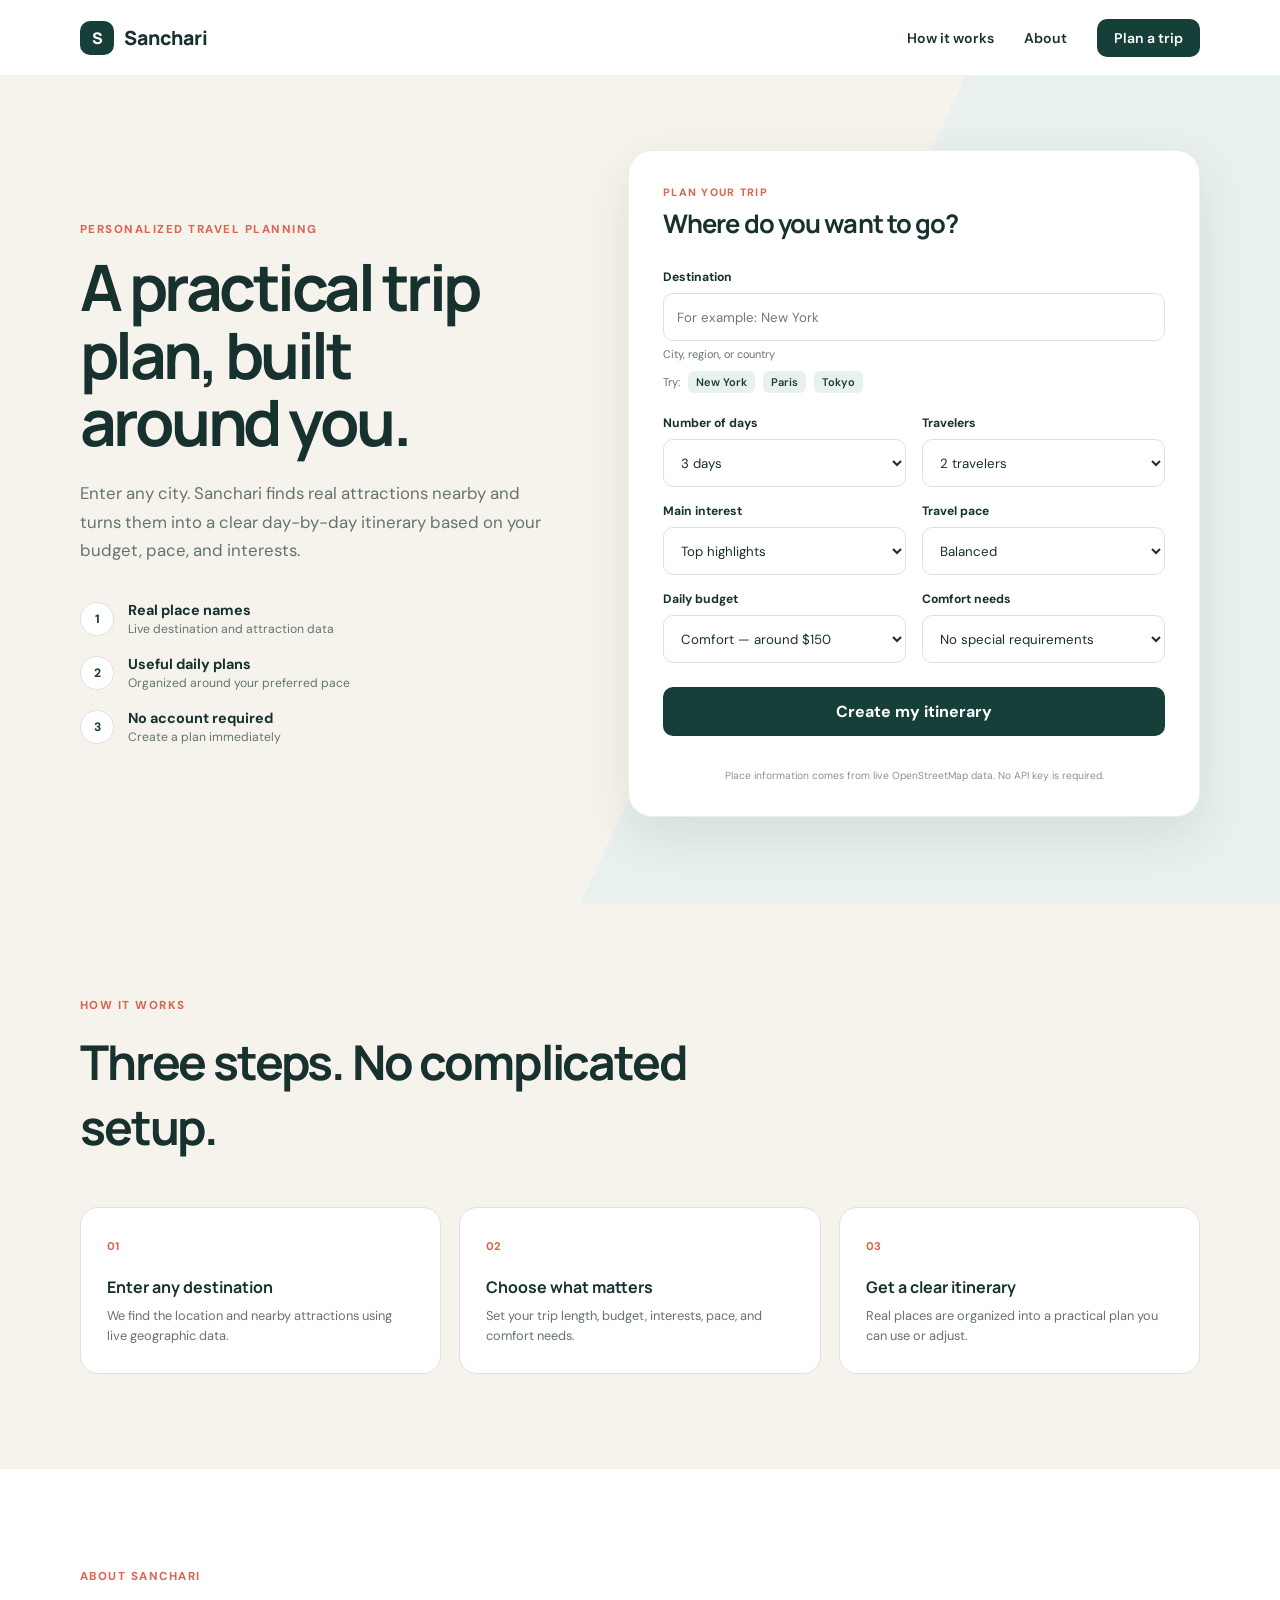
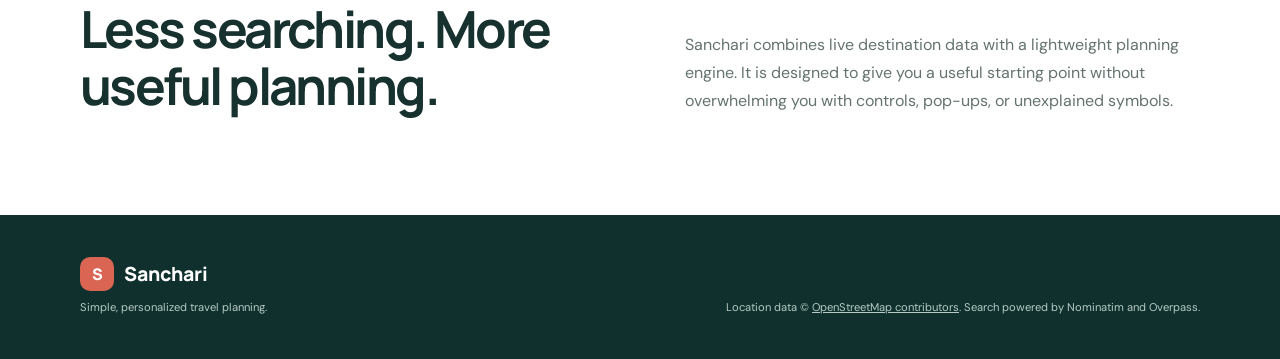
==== commit fda91af7: "Simplify planner and add live place data" ====
--- a/public/index.html
+++ b/public/index.html
@@ -1,130 +1,163 @@
-﻿<!doctype html>
+<!doctype html>
 <html lang="en">
 <head>
   <meta charset="utf-8">
   <meta name="viewport" content="width=device-width, initial-scale=1">
-  <meta name="description" content="Sanchari creates personalized travel itineraries around your style, budget, pace, and wellbeing needs.">
-  <meta name="theme-color" content="#123b37">
-  <title>Sanchari â€” Your adventure, our plan</title>
+  <meta name="description" content="Create a simple, personalized travel itinerary using live destination and attraction data.">
+  <meta name="theme-color" content="#173f3a">
+  <title>Sanchari — Simple travel planning</title>
   <link rel="preconnect" href="https://fonts.googleapis.com">
   <link rel="preconnect" href="https://fonts.gstatic.com" crossorigin>
-  <link href="https://fonts.googleapis.com/css2?family=DM+Sans:wght@400;500;600;700&family=Manrope:wght@500;600;700;800&display=swap" rel="stylesheet">
+  <link href="https://fonts.googleapis.com/css2?family=DM+Sans:wght@400;500;600;700&family=Manrope:wght@600;700;800&display=swap" rel="stylesheet">
   <link rel="stylesheet" href="styles.css">
 </head>
 <body>
-  <a class="skip-link" href="#main">Skip to content</a>
-  <header class="site-header" id="top">
-    <div class="nav-wrap">
-      <a class="brand" href="#top" aria-label="Sanchari home">
-        <span class="brand-mark" aria-hidden="true">
-          <svg viewBox="0 0 32 32"><path d="M16 2 20.2 11.8 30 16l-9.8 4.2L16 30l-4.2-9.8L2 16l9.8-4.2L16 2Z"/><path class="brand-mark-inner" d="m16 10 2.1 4.1L22 16l-3.9 1.9L16 22l-2.1-4.1L10 16l3.9-1.9L16 10Z"/></svg>
-        </span>
-        <span>Sanchari</span>
-      </a>
-      <button class="menu-button" type="button" aria-expanded="false" aria-controls="site-nav" aria-label="Open menu"><span></span><span></span></button>
-      <nav class="site-nav" id="site-nav" aria-label="Primary navigation">
-        <a href="#destinations">Destinations</a>
+  <a class="skip-link" href="#planner">Skip to trip planner</a>
+
+  <header class="site-header">
+    <div class="container nav">
+      <a class="brand" href="#top" aria-label="Sanchari home"><span class="brand-letter">S</span><span>Sanchari</span></a>
+      <nav aria-label="Main navigation">
         <a href="#how-it-works">How it works</a>
-        <a href="#wellbeing">Travel well</a>
-        <button class="button button-small button-dark" data-scroll-planner type="button">Plan a trip</button>
+        <a href="#about">About</a>
+        <a class="nav-button" href="#planner">Plan a trip</a>
       </nav>
     </div>
   </header>
 
-  <main id="main">
-    <section class="hero section-shell" aria-labelledby="hero-title">
-      <div class="hero-copy">
-        <div class="eyebrow"><span>âœ¦</span> Thoughtful trips, made personal</div>
-        <h1 id="hero-title">Your adventure,<br><em>planned around you.</em></h1>
-        <p class="hero-lead">Tell us how you like to travel. Sanchari turns your budget, pace, interests, and wellbeing needs into a trip that feels unmistakably yours.</p>
-        <div class="hero-actions">
-          <button class="button button-primary" data-scroll-planner type="button">Create my itinerary <span aria-hidden="true">â†—</span></button>
-          <a class="text-link" href="#destinations">Explore inspiration <span aria-hidden="true">â†“</span></a>
+  <main id="top">
+    <section class="hero">
+      <div class="container hero-layout">
+        <div class="hero-copy">
+          <p class="overline">PERSONALIZED TRAVEL PLANNING</p>
+          <h1>A practical trip plan, built around you.</h1>
+          <p class="hero-text">Enter any city. Sanchari finds real attractions nearby and turns them into a clear day-by-day itinerary based on your budget, pace, and interests.</p>
+          <ul class="benefit-list">
+            <li><span>1</span><div><strong>Real place names</strong><small>Live destination and attraction data</small></div></li>
+            <li><span>2</span><div><strong>Useful daily plans</strong><small>Organized around your preferred pace</small></div></li>
+            <li><span>3</span><div><strong>No account required</strong><small>Create a plan immediately</small></div></li>
+          </ul>
         </div>
-        <div class="trust-row" aria-label="Sanchari benefits"><span><b>2 min</b> to plan</span><span><b>100%</b> personalized</span><span><b>Free</b> to explore</span></div>
-      </div>
-      <div class="hero-visual" aria-label="A scenic travel moment in the mountains">
-        <div class="hero-photo" role="img" aria-label="Traveler overlooking a green mountain valley"></div>
-        <div class="route-line" aria-hidden="true"><span></span><i></i><span></span></div>
-        <div class="floating-card destination-float"><div class="float-icon">âŒ–</div><div><small>Next stop</small><strong>Hidden valley trail</strong></div><span>09:30</span></div>
-        <div class="floating-card match-float"><div class="match-score">94<small>%</small></div><div><strong>Your trip match</strong><small>Nature Â· Slow pace</small></div></div>
-        <div class="hero-stamp" aria-hidden="true">GO<br>YOUR<br>WAY</div>
-      </div>
-    </section>
 
-    <section class="planner-band" id="planner" aria-labelledby="planner-title">
-      <div class="section-shell planner-shell">
-        <div class="section-heading planner-heading">
-          <div><div class="eyebrow eyebrow-light"><span>âœ¦</span> Your journey starts here</div><h2 id="planner-title">Letâ€™s shape your perfect escape.</h2></div>
-          <p>No generic lists. Every choice helps Sanchari design a more useful, comfortable itinerary.</p>
-        </div>
-        <form class="planner-card" id="trip-form">
-          <div class="form-grid form-grid-top">
-            <label class="field field-wide"><span>Where do you want to go?</span><span class="input-wrap"><span aria-hidden="true">âŒ–</span><input id="destination" name="destination" type="text" placeholder="Try Bali, Tokyo, or Switzerland" autocomplete="off" required></span></label>
-            <label class="field"><span>Start date</span><span class="input-wrap"><span aria-hidden="true">â–¡</span><input id="start-date" name="startDate" type="date" required></span></label>
-            <label class="field field-compact"><span>Days</span><span class="input-wrap"><span aria-hidden="true">â—·</span><input id="days" name="days" type="number" min="1" max="14" value="5" required></span></label>
+        <form class="planner-card" id="planner" novalidate>
+          <div class="form-heading">
+            <p>PLAN YOUR TRIP</p>
+            <h2>Where do you want to go?</h2>
           </div>
-          <div class="form-divider"></div>
-          <fieldset class="choice-group">
-            <legend>What feels like you? <small>Choose all that apply</small></legend>
-            <div class="chip-row" id="style-chips">
-              <button class="choice-chip selected" type="button" data-style="culture" aria-pressed="true"><span>ðŸ›</span> Culture</button>
-              <button class="choice-chip" type="button" data-style="food" aria-pressed="false"><span>â—‰</span> Food</button>
-              <button class="choice-chip" type="button" data-style="nature" aria-pressed="false"><span>âŒ</span> Nature</button>
-              <button class="choice-chip" type="button" data-style="adventure" aria-pressed="false"><span>â–³</span> Adventure</button>
-              <button class="choice-chip" type="button" data-style="wellness" aria-pressed="false"><span>âœ¿</span> Wellness</button>
-              <button class="choice-chip" type="button" data-style="nightlife" aria-pressed="false"><span>â˜¾</span> Nightlife</button>
-            </div>
-          </fieldset>
-          <div class="form-grid form-grid-bottom">
-            <label class="field"><span>Budget per person</span><span class="select-wrap"><select id="budget" name="budget"><option value="750">Under $750</option><option value="1500" selected>$750 â€“ $1,500</option><option value="3000">$1,500 â€“ $3,000</option><option value="5000">$3,000+</option></select></span></label>
-            <label class="field"><span>Travel pace</span><span class="select-wrap"><select id="pace" name="pace"><option value="slow">Slow & easy</option><option value="balanced" selected>Balanced</option><option value="full">See it all</option></select></span></label>
-            <label class="field"><span>Travelers</span><span class="select-wrap"><select id="travelers" name="travelers"><option value="1">Solo</option><option value="2" selected>2 travelers</option><option value="3">3 travelers</option><option value="4">4 travelers</option><option value="5">5+ travelers</option></select></span></label>
-            <label class="field"><span>Wellbeing needs</span><span class="select-wrap"><select id="wellbeing-needs" name="wellbeing"><option value="none">No special needs</option><option value="mobility">Reduced mobility</option><option value="low-impact">Low-impact activities</option><option value="dietary">Dietary care</option><option value="medical">Medication / rest breaks</option></select></span></label>
+
+          <label class="field field-full">
+            <span>Destination</span>
+            <input id="destination" name="destination" type="text" placeholder="For example: New York" autocomplete="off" required>
+            <small>City, region, or country</small>
+          </label>
+
+          <div class="example-row" aria-label="Example destinations">
+            <span>Try:</span>
+            <button type="button" data-example="New York">New York</button>
+            <button type="button" data-example="Paris">Paris</button>
+            <button type="button" data-example="Tokyo">Tokyo</button>
           </div>
-          <div class="planner-footer"><p><span aria-hidden="true">âœ¦</span> Your preferences stay in this browser.</p><button class="button button-coral" type="submit">Build my trip <span aria-hidden="true">â†’</span></button></div>
+
+          <div class="form-grid">
+            <label class="field">
+              <span>Number of days</span>
+              <select id="days" name="days"><option value="2">2 days</option><option value="3" selected>3 days</option><option value="4">4 days</option><option value="5">5 days</option><option value="7">7 days</option></select>
+            </label>
+            <label class="field">
+              <span>Travelers</span>
+              <select id="travelers" name="travelers"><option value="1">1 traveler</option><option value="2" selected>2 travelers</option><option value="3">3 travelers</option><option value="4">4 travelers</option><option value="5">5 travelers</option></select>
+            </label>
+            <label class="field">
+              <span>Main interest</span>
+              <select id="interest" name="interest"><option value="highlights" selected>Top highlights</option><option value="culture">Culture and history</option><option value="nature">Parks and nature</option><option value="food">Food and neighborhoods</option><option value="adventure">Active exploration</option></select>
+            </label>
+            <label class="field">
+              <span>Travel pace</span>
+              <select id="pace" name="pace"><option value="relaxed">Relaxed</option><option value="balanced" selected>Balanced</option><option value="active">Active</option></select>
+            </label>
+            <label class="field">
+              <span>Daily budget</span>
+              <select id="budget" name="budget"><option value="75">Budget — up to $75</option><option value="150" selected>Comfort — around $150</option><option value="300">Premium — around $300</option></select>
+            </label>
+            <label class="field">
+              <span>Comfort needs</span>
+              <select id="comfort" name="comfort"><option value="none" selected>No special requirements</option><option value="mobility">Reduced walking</option><option value="low-energy">More rest breaks</option><option value="dietary">Dietary planning</option></select>
+            </label>
+          </div>
+
+          <button class="primary-button" id="submit-button" type="submit">Create my itinerary</button>
+          <p class="form-status" id="form-status" role="status" aria-live="polite"></p>
+          <p class="data-note">Place information comes from live OpenStreetMap data. No API key is required.</p>
         </form>
       </div>
     </section>
 
-    <section class="itinerary-section section-shell" id="itinerary" aria-live="polite" hidden>
-      <div class="itinerary-topline">
-        <div><div class="eyebrow"><span>âœ¦</span> Your Sanchari plan</div><h2 id="itinerary-title">Your personalized escape</h2><p id="itinerary-subtitle"></p></div>
-        <div class="itinerary-actions"><button class="button button-outline" id="edit-trip" type="button">Edit preferences</button><button class="button button-dark" id="save-trip" type="button">â™¡ Save this trip</button></div>
+    <section class="results container" id="results" hidden aria-live="polite">
+      <div class="results-heading">
+        <div>
+          <p class="overline">YOUR ITINERARY</p>
+          <h2 id="result-title">Your trip</h2>
+          <p id="result-location"></p>
+        </div>
+        <button class="secondary-button" id="edit-plan" type="button">Change preferences</button>
       </div>
-      <div class="trip-overview" id="trip-overview"></div>
-      <div class="itinerary-layout">
-        <div class="day-list" id="day-list"></div>
-        <aside class="trip-aside">
-          <div class="aside-card budget-card"><span class="aside-kicker">Estimated spend</span><strong id="budget-total">$0</strong><small>for your full group, excluding flights</small><div id="budget-bars"></div></div>
-          <div class="aside-card care-card"><span class="aside-kicker">Travel well note</span><div class="care-icon">âœš</div><h3>Comfort built in</h3><p id="care-note"></p></div>
-          <button class="text-button" id="new-trip" type="button">Start a different trip <span>â†—</span></button>
+
+      <div class="summary-grid" id="summary-grid"></div>
+
+      <div class="results-layout">
+        <div>
+          <h3 class="section-label">Day-by-day plan</h3>
+          <div class="day-list" id="day-list"></div>
+        </div>
+        <aside>
+          <div class="aside-card">
+            <h3>Places included</h3>
+            <p>These are real places found near your destination.</p>
+            <ol class="place-list" id="place-list"></ol>
+          </div>
+          <div class="aside-card budget-card">
+            <h3>Estimated local budget</h3>
+            <strong id="budget-total">$0</strong>
+            <p id="budget-note"></p>
+          </div>
+          <div class="aside-card comfort-card" id="comfort-card" hidden>
+            <h3>Comfort note</h3>
+            <p id="comfort-note"></p>
+          </div>
         </aside>
       </div>
     </section>
 
-    <section class="destinations section-shell" id="destinations" aria-labelledby="destinations-title">
-      <div class="section-heading"><div><div class="eyebrow"><span>âœ¦</span> A little inspiration</div><h2 id="destinations-title">Find your kind of wonderful.</h2></div><p>Start with a place that sparks something. Weâ€™ll take care of turning it into a plan.</p></div>
-      <div class="destination-grid">
-        <article class="destination-card destination-large" data-destination="Bali"><div class="destination-image bali"></div><div class="destination-overlay"><span>Island calm</span><h3>Bali, Indonesia</h3><p>Temples Â· Rice terraces Â· Wellness</p><button type="button" aria-label="Plan a trip to Bali">â†—</button></div></article>
-        <article class="destination-card" data-destination="Tokyo"><div class="destination-image tokyo"></div><div class="destination-overlay"><span>City energy</span><h3>Tokyo, Japan</h3><p>Food Â· Culture Â· Design</p><button type="button" aria-label="Plan a trip to Tokyo">â†—</button></div></article>
-        <article class="destination-card" data-destination="Switzerland"><div class="destination-image swiss"></div><div class="destination-overlay"><span>Fresh air</span><h3>Swiss Alps</h3><p>Trails Â· Trains Â· Villages</p><button type="button" aria-label="Plan a trip to Switzerland">â†—</button></div></article>
+    <section class="how-section" id="how-it-works">
+      <div class="container">
+        <div class="simple-heading">
+          <p class="overline">HOW IT WORKS</p>
+          <h2>Three steps. No complicated setup.</h2>
+        </div>
+        <div class="steps">
+          <article><span>01</span><h3>Enter any destination</h3><p>We find the location and nearby attractions using live geographic data.</p></article>
+          <article><span>02</span><h3>Choose what matters</h3><p>Set your trip length, budget, interests, pace, and comfort needs.</p></article>
+          <article><span>03</span><h3>Get a clear itinerary</h3><p>Real places are organized into a practical plan you can use or adjust.</p></article>
+        </div>
       </div>
     </section>
 
-    <section class="steps-section" id="how-it-works" aria-labelledby="steps-title"><div class="section-shell"><div class="section-heading centered"><div><div class="eyebrow"><span>âœ¦</span> Simple by design</div><h2 id="steps-title">From â€œsomewhereâ€ to all set.</h2></div></div><div class="steps-grid"><article><span class="step-number">01</span><div class="step-icon">âŒ–</div><h3>Share your travel self</h3><p>Your interests, pace, budget, and comfort needs set the direction.</p></article><article><span class="step-number">02</span><div class="step-icon">âœ¦</div><h3>Meet your itinerary</h3><p>Sanchari balances must-sees with local moments and breathing room.</p></article><article><span class="step-number">03</span><div class="step-icon">â†—</div><h3>Make it yours</h3><p>Save, adjust, and use the plan as your calm little travel co-pilot.</p></article></div></div></section>
-
-    <section class="wellbeing section-shell" id="wellbeing" aria-labelledby="wellbeing-title">
-      <div class="wellbeing-visual"><div class="wellbeing-badge"><strong>Travel at<br>your rhythm</strong><span>âœ¦</span></div></div>
-      <div class="wellbeing-copy"><div class="eyebrow"><span>âœ¦</span> More thoughtful by default</div><h2 id="wellbeing-title">A good trip should feel good, too.</h2><p>Sanchari considers energy levels, mobility, dietary needs, and recovery timeâ€”not as an afterthought, but as part of the plan.</p><ul><li><span>âœ“</span><div><strong>Smarter pacing</strong><small>Realistic travel time and room to breathe.</small></div></li><li><span>âœ“</span><div><strong>Comfort-aware choices</strong><small>Options shaped around mobility and low-impact needs.</small></div></li><li><span>âœ“</span><div><strong>Useful wellbeing notes</strong><small>Gentle reminders for rest, hydration, and medication.</small></div></li></ul><button class="button button-dark" data-scroll-planner type="button">Plan a trip that fits <span>â†’</span></button></div>
+    <section class="about-section container" id="about">
+      <div>
+        <p class="overline">ABOUT SANCHARI</p>
+        <h2>Less searching. More useful planning.</h2>
+      </div>
+      <p>Sanchari combines live destination data with a lightweight planning engine. It is designed to give you a useful starting point without overwhelming you with controls, pop-ups, or unexplained symbols.</p>
     </section>
-
-    <section class="closing-cta"><div class="section-shell closing-inner"><div><div class="eyebrow eyebrow-light"><span>âœ¦</span> Ready when you are</div><h2>Somewhere wonderful<br>is waiting.</h2></div><div><p>Bring the dream. Weâ€™ll bring the shape, the details, and a plan that feels just right.</p><button class="button button-coral" data-scroll-planner type="button">Create my itinerary <span>â†—</span></button></div><span class="closing-compass" aria-hidden="true">âœ£</span></div></section>
   </main>
 
-  <footer class="site-footer"><div class="section-shell footer-grid"><div><a class="brand" href="#top"><span class="brand-mark" aria-hidden="true"><svg viewBox="0 0 32 32"><path d="M16 2 20.2 11.8 30 16l-9.8 4.2L16 30l-4.2-9.8L2 16l9.8-4.2L16 2Z"/></svg></span><span>Sanchari</span></a><p>Your adventure, our plan.</p></div><div><strong>Explore</strong><a href="#destinations">Destinations</a><a href="#how-it-works">How it works</a><a href="#wellbeing">Travel well</a></div><div><strong>Plan</strong><button data-scroll-planner type="button">Create itinerary</button><button id="footer-saved" type="button">Saved trips <span id="saved-count">0</span></button></div><div><strong>Built with care</strong><p class="footer-note">Designed for curious people and real-life travel needs.</p></div></div><div class="section-shell footer-bottom"><span>Â© <span id="year"></span> Sanchari</span><span>Made for the journey, not just the checklist.</span></div></footer>
-  <div class="toast" id="toast" role="status" aria-live="polite"></div>
+  <footer>
+    <div class="container footer-layout">
+      <div><a class="brand" href="#top"><span class="brand-letter">S</span><span>Sanchari</span></a><p>Simple, personalized travel planning.</p></div>
+      <p>Location data © <a href="https://www.openstreetmap.org/copyright" target="_blank" rel="noopener">OpenStreetMap contributors</a>. Search powered by Nominatim and Overpass.</p>
+    </div>
+  </footer>
+
   <script src="app.js"></script>
 </body>
 </html>
-
--- a/public/styles.css
+++ b/public/styles.css
@@ -1,203 +1,107 @@
 :root {
-  --ink: #173431;
-  --forest: #123b37;
-  --forest-2: #0d312e;
-  --mint: #dbeee6;
-  --mint-light: #eff7f3;
-  --cream: #f8f4ea;
-  --paper: #fffdf8;
-  --coral: #f06f5c;
-  --coral-dark: #d95847;
-  --sun: #f3c768;
-  --muted: #63716d;
-  --line: #d9dfda;
-  --white: #fff;
-  --shadow: 0 24px 70px rgba(22, 52, 49, .12);
-  --radius-lg: 32px;
-  --radius-md: 20px;
-  --shell: min(1180px, calc(100% - 40px));
+  --ink: #17312e;
+  --green: #173f3a;
+  --green-dark: #0f302c;
+  --green-light: #e8f1ee;
+  --sand: #f6f3ec;
+  --white: #ffffff;
+  --muted: #65736f;
+  --line: #dce3df;
+  --accent: #d96552;
+  --shadow: 0 18px 50px rgba(23, 49, 46, .10);
+  --radius: 18px;
+  --container: min(1120px, calc(100% - 40px));
 }
 
 * { box-sizing: border-box; }
 html { scroll-behavior: smooth; }
-body { margin: 0; color: var(--ink); background: var(--paper); font-family: "DM Sans", Arial, sans-serif; -webkit-font-smoothing: antialiased; }
+body { margin: 0; color: var(--ink); background: var(--white); font-family: "DM Sans", Arial, sans-serif; -webkit-font-smoothing: antialiased; }
 button, input, select { font: inherit; }
 button, a { -webkit-tap-highlight-color: transparent; }
-button { color: inherit; }
-a { color: inherit; text-decoration: none; }
-img { max-width: 100%; }
-.skip-link { position: fixed; top: 10px; left: 10px; z-index: 999; transform: translateY(-150%); padding: 10px 16px; border-radius: 8px; background: var(--white); }
+a { color: inherit; }
+.container { width: var(--container); margin-inline: auto; }
+.skip-link { position: fixed; top: 10px; left: 10px; z-index: 100; transform: translateY(-150%); padding: 10px 14px; border-radius: 8px; background: var(--white); }
 .skip-link:focus { transform: none; }
-.section-shell { width: var(--shell); margin-inline: auto; }
 
-.site-header { position: absolute; top: 0; left: 0; width: 100%; z-index: 20; padding: 22px 0; }
-.nav-wrap { width: var(--shell); margin: auto; display: flex; align-items: center; justify-content: space-between; }
-.brand { display: inline-flex; gap: 10px; align-items: center; font-family: "Manrope", sans-serif; font-weight: 800; font-size: 1.38rem; letter-spacing: -.04em; }
-.brand-mark { display: grid; place-items: center; width: 31px; height: 31px; color: var(--coral); }
-.brand-mark svg { width: 100%; fill: currentColor; }
-.brand-mark .brand-mark-inner { fill: var(--paper); }
-.site-nav { display: flex; align-items: center; gap: 34px; font-size: .91rem; font-weight: 600; }
-.site-nav > a { position: relative; }
-.site-nav > a::after { content: ""; position: absolute; left: 0; right: 100%; bottom: -7px; height: 2px; background: var(--coral); transition: right .25s; }
-.site-nav > a:hover::after { right: 0; }
-.menu-button { display: none; width: 42px; height: 42px; border: 0; border-radius: 50%; background: var(--forest); }
-.menu-button span { display: block; width: 17px; height: 1.5px; margin: 5px auto; background: #fff; }
+.site-header { height: 76px; display: flex; align-items: center; border-bottom: 1px solid rgba(23,49,46,.08); background: rgba(255,255,255,.95); }
+.nav { display: flex; justify-content: space-between; align-items: center; }
+.brand { display: inline-flex; align-items: center; gap: 10px; color: var(--ink); text-decoration: none; font-family: "Manrope", sans-serif; font-size: 1.22rem; font-weight: 800; }
+.brand-letter { width: 34px; height: 34px; display: grid; place-items: center; border-radius: 10px; color: var(--white); background: var(--green); font-size: 1rem; }
+.nav nav { display: flex; align-items: center; gap: 30px; }
+.nav nav a { text-decoration: none; font-size: .88rem; font-weight: 600; }
+.nav-button { padding: 10px 17px; border-radius: 10px; color: var(--white) !important; background: var(--green); }
 
-.button { border: 0; border-radius: 999px; padding: 15px 23px; display: inline-flex; justify-content: center; align-items: center; gap: 14px; cursor: pointer; font-weight: 700; transition: transform .2s, box-shadow .2s, background .2s; }
-.button:hover { transform: translateY(-2px); }
-.button:focus-visible, button:focus-visible, a:focus-visible, input:focus-visible, select:focus-visible { outline: 3px solid rgba(240, 111, 92, .35); outline-offset: 3px; }
-.button-small { padding: 11px 20px; font-size: .88rem; }
-.button-dark { background: var(--forest); color: var(--white); box-shadow: 0 8px 20px rgba(18, 59, 55, .16); }
-.button-dark:hover { background: var(--forest-2); }
-.button-primary { background: var(--forest); color: #fff; box-shadow: 0 14px 30px rgba(18, 59, 55, .17); }
-.button-coral { background: var(--coral); color: #fff; box-shadow: 0 12px 26px rgba(240, 111, 92, .25); }
-.button-coral:hover { background: var(--coral-dark); }
-.button-outline { background: transparent; border: 1px solid var(--line); }
+.hero { padding: 74px 0 86px; background: linear-gradient(115deg, var(--sand) 0 58%, var(--green-light) 58% 100%); }
+.hero-layout { display: grid; grid-template-columns: .9fr 1.1fr; align-items: center; gap: 80px; }
+.overline { margin: 0 0 16px; color: var(--accent); font-size: .72rem; letter-spacing: .13em; font-weight: 800; }
+h1, h2, h3 { font-family: "Manrope", sans-serif; }
+h1 { max-width: 630px; margin: 0; font-size: clamp(3rem, 5vw, 4.8rem); line-height: 1.05; letter-spacing: -.055em; }
+.hero-text { max-width: 590px; margin: 24px 0 0; color: var(--muted); font-size: 1.05rem; line-height: 1.7; }
+.benefit-list { list-style: none; padding: 0; margin: 36px 0 0; display: grid; gap: 18px; }
+.benefit-list li { display: flex; align-items: center; gap: 14px; }
+.benefit-list li > span { width: 34px; height: 34px; flex: 0 0 auto; display: grid; place-items: center; border-radius: 50%; color: var(--green); background: var(--white); border: 1px solid var(--line); font-size: .76rem; font-weight: 800; }
+.benefit-list strong, .benefit-list small { display: block; }.benefit-list strong { font-size: .9rem; }.benefit-list small { margin-top: 2px; color: var(--muted); font-size: .76rem; }
 
-.hero { min-height: 760px; display: grid; grid-template-columns: .92fr 1.08fr; align-items: center; gap: 54px; padding-top: 106px; position: relative; }
-.hero::before { content: ""; position: absolute; width: 440px; height: 440px; left: -300px; top: 130px; border: 1px solid #e4e3da; border-radius: 50%; box-shadow: 0 0 0 68px var(--paper), 0 0 0 69px #e4e3da; z-index: -1; }
-.hero-copy { padding-bottom: 26px; }
-.eyebrow { display: flex; align-items: center; gap: 9px; color: var(--coral-dark); font-size: .72rem; text-transform: uppercase; letter-spacing: .16em; font-weight: 800; }
-.eyebrow span { font-size: 1rem; }
-.eyebrow-light { color: #f5c1b7; }
-h1, h2, h3 { font-family: "Manrope", sans-serif; }
-h1 { margin: 24px 0 24px; font-size: clamp(3.3rem, 5.25vw, 5.1rem); line-height: 1.01; letter-spacing: -.065em; font-weight: 800; }
-h1 em { color: var(--coral); font-style: normal; }
-.hero-lead { max-width: 560px; margin: 0; color: var(--muted); font-size: 1.08rem; line-height: 1.75; }
-.hero-actions { margin-top: 34px; display: flex; align-items: center; gap: 28px; }
-.text-link { display: inline-flex; align-items: center; gap: 10px; font-size: .91rem; font-weight: 700; }
-.text-link span { color: var(--coral); }
-.trust-row { display: flex; gap: 0; margin-top: 48px; color: var(--muted); font-size: .77rem; }
-.trust-row span { padding: 0 19px; border-right: 1px solid var(--line); }
-.trust-row span:first-child { padding-left: 0; }
-.trust-row span:last-child { border: 0; }
-.trust-row b { display: block; color: var(--ink); font-size: .93rem; }
-.hero-visual { height: 590px; position: relative; }
-.hero-photo { position: absolute; inset: 0 28px 0 45px; border-radius: 48% 48% 34px 34px; background: linear-gradient(180deg, rgba(16,47,43,.02), rgba(16,47,43,.25)), url("https://images.unsplash.com/photo-1469474968028-56623f02e42e?auto=format&fit=crop&w=1200&q=86") center/cover; box-shadow: var(--shadow); }
-.hero-photo::after { content: ""; position: absolute; inset: 18px; border: 1px solid rgba(255,255,255,.35); border-radius: inherit; }
-.hero-visual::before { content: ""; position: absolute; width: 110px; height: 110px; top: 22px; right: 0; border-radius: 50%; background: var(--sun); z-index: -1; }
-.hero-visual::after { content: ""; position: absolute; width: 140px; height: 105px; bottom: 28px; left: 0; z-index: -1; opacity: .85; background: radial-gradient(ellipse at center, transparent 45%, var(--coral) 47%, var(--coral) 49%, transparent 51%) 0 0/28px 20px; }
-.floating-card { position: absolute; z-index: 2; background: rgba(255,253,248,.94); backdrop-filter: blur(10px); border: 1px solid rgba(255,255,255,.7); border-radius: 16px; box-shadow: 0 16px 40px rgba(16,47,43,.15); display: flex; align-items: center; }
-.destination-float { left: 0; bottom: 104px; padding: 13px 15px; gap: 10px; }
-.destination-float .float-icon { width: 38px; height: 38px; display: grid; place-items: center; border-radius: 11px; color: var(--coral); background: #fde4de; }
-.floating-card small { display: block; color: var(--muted); font-size: .65rem; }
-.floating-card strong { display: block; margin-top: 2px; font-size: .76rem; }
-.destination-float > span { align-self: flex-start; margin-left: 15px; font-size: .63rem; color: var(--muted); }
-.match-float { right: 0; top: 130px; gap: 10px; padding: 12px 16px 12px 12px; }
-.match-score { width: 46px; height: 46px; border-radius: 50%; display: grid; place-items: center; background: var(--forest); color: white; font-weight: 800; font-size: .95rem; }
-.match-score small { display: inline; color: #fff; font-size: .55rem; }
-.hero-stamp { position: absolute; top: 8px; left: 10px; width: 74px; height: 74px; border: 1px solid var(--forest); border-radius: 50%; display: grid; place-items: center; text-align: center; font-size: .53rem; letter-spacing: .15em; line-height: 1.45; font-weight: 800; transform: rotate(-11deg); }
-.route-line { position: absolute; z-index: 2; right: 28px; bottom: 22px; width: 180px; height: 90px; border-right: 2px dashed rgba(255,255,255,.65); border-bottom: 2px dashed rgba(255,255,255,.65); border-radius: 0 0 70px 0; }
-.route-line span { position: absolute; width: 9px; height: 9px; border-radius: 50%; background: white; }
-.route-line span:first-child { top: -2px; right: -5px; }.route-line span:last-child { bottom: -5px; left: 0; }
+.planner-card { padding: 34px; border: 1px solid rgba(23,49,46,.08); border-radius: 24px; background: var(--white); box-shadow: var(--shadow); }
+.form-heading p { margin: 0 0 7px; color: var(--accent); font-size: .67rem; font-weight: 800; letter-spacing: .12em; }
+.form-heading h2 { margin: 0 0 28px; font-size: 1.6rem; letter-spacing: -.035em; }
+.form-grid { display: grid; grid-template-columns: 1fr 1fr; gap: 16px; margin-top: 22px; }
+.field > span { display: block; margin-bottom: 8px; font-size: .76rem; font-weight: 700; }
+.field input, .field select { width: 100%; height: 48px; padding: 0 13px; border: 1px solid var(--line); border-radius: 10px; outline: none; color: var(--ink); background: var(--white); font-size: .83rem; transition: border-color .2s, box-shadow .2s; }
+.field input:focus, .field select:focus { border-color: #6c9a91; box-shadow: 0 0 0 3px rgba(108,154,145,.14); }
+.field input.invalid { border-color: var(--accent); }
+.field > small { display: block; margin-top: 6px; color: var(--muted); font-size: .68rem; }
+.example-row { margin-top: 10px; display: flex; align-items: center; gap: 8px; color: var(--muted); font-size: .7rem; }
+.example-row button { padding: 4px 8px; border: 0; border-radius: 6px; color: var(--green); background: var(--green-light); cursor: pointer; font-size: .69rem; font-weight: 600; }
+.primary-button, .secondary-button { border: 0; border-radius: 10px; cursor: pointer; font-weight: 700; transition: background .2s, transform .2s; }
+.primary-button { width: 100%; margin-top: 24px; padding: 14px 18px; color: var(--white); background: var(--green); }
+.primary-button:hover { background: var(--green-dark); }.primary-button:disabled { opacity: .65; cursor: wait; }
+.secondary-button { padding: 12px 16px; color: var(--green); background: var(--green-light); }
+.primary-button:focus-visible, .secondary-button:focus-visible, button:focus-visible, a:focus-visible { outline: 3px solid rgba(217,101,82,.25); outline-offset: 3px; }
+.form-status { min-height: 20px; margin: 10px 0 0; text-align: center; color: var(--muted); font-size: .74rem; }
+.form-status.error { color: #b74335; }.data-note { margin: 3px 0 0; color: #89938f; text-align: center; font-size: .64rem; }
 
-.planner-band { color: white; background: var(--forest); padding: 90px 0 100px; position: relative; overflow: hidden; }
-.planner-band::before { content: ""; position: absolute; width: 360px; height: 360px; top: -260px; right: 8%; border: 1px solid rgba(255,255,255,.1); border-radius: 50%; box-shadow: 0 0 0 65px var(--forest), 0 0 0 66px rgba(255,255,255,.08), 0 0 0 130px var(--forest), 0 0 0 131px rgba(255,255,255,.06); }
-.planner-shell { position: relative; z-index: 1; }
-.section-heading { display: flex; align-items: end; justify-content: space-between; gap: 40px; margin-bottom: 42px; }
-.section-heading h2 { margin: 13px 0 0; font-size: clamp(2.25rem, 4vw, 3.6rem); line-height: 1.08; letter-spacing: -.055em; }
-.section-heading > p { max-width: 415px; margin: 0; color: var(--muted); line-height: 1.65; }
-.planner-heading h2 { color: white; }
-.planner-heading > p { color: #abc2bc; }
-.planner-card { background: var(--paper); color: var(--ink); border-radius: var(--radius-lg); padding: 31px; box-shadow: 0 28px 80px rgba(3,25,22,.35); }
-.form-grid { display: grid; gap: 16px; }
-.form-grid-top { grid-template-columns: 2.1fr 1fr .55fr; }
-.form-grid-bottom { grid-template-columns: repeat(4, 1fr); }
-.field > span:first-child, .choice-group legend { display: block; margin-bottom: 9px; font-size: .75rem; font-weight: 700; }
-.choice-group legend small { color: #89948f; font-weight: 500; margin-left: 5px; }
-.input-wrap, .select-wrap { min-height: 53px; display: flex; align-items: center; gap: 10px; border: 1px solid var(--line); border-radius: 13px; background: #fff; padding: 0 15px; transition: border .2s, box-shadow .2s; }
-.input-wrap:focus-within, .select-wrap:focus-within { border-color: #85aea4; box-shadow: 0 0 0 3px rgba(133,174,164,.14); }
-.input-wrap > span { color: var(--coral); }
-input, select { width: 100%; min-width: 0; border: 0; outline: 0; color: var(--ink); background: transparent; font-size: .83rem; }
-input::placeholder { color: #98a19e; }
-select { cursor: pointer; appearance: none; padding-right: 20px; }
-.select-wrap { position: relative; }
-.select-wrap::after { content: "⌄"; position: absolute; right: 15px; top: 14px; pointer-events: none; color: #6d7975; }
-.form-divider { height: 1px; margin: 25px 0; background: #e6e8e3; }
-.choice-group { border: 0; padding: 0; margin: 0 0 25px; }
-.chip-row { display: flex; flex-wrap: wrap; gap: 9px; }
-.choice-chip { border: 1px solid var(--line); background: white; border-radius: 999px; padding: 10px 15px; cursor: pointer; font-size: .76rem; font-weight: 600; transition: .2s; }
-.choice-chip span { margin-right: 5px; color: var(--coral); }
-.choice-chip:hover { border-color: #9cb6af; }
-.choice-chip.selected { color: white; background: var(--forest); border-color: var(--forest); }
-.planner-footer { display: flex; align-items: center; justify-content: space-between; margin-top: 27px; }
-.planner-footer p { margin: 0; color: var(--muted); font-size: .72rem; }.planner-footer p span { color: var(--coral); margin-right: 5px; }
+.results { padding: 90px 0 110px; }
+.results[hidden] { display: none; }
+.results-heading { display: flex; justify-content: space-between; align-items: end; gap: 30px; }
+.results-heading h2 { margin: 0; font-size: clamp(2.3rem, 4vw, 3.5rem); letter-spacing: -.045em; }
+.results-heading > div > p:last-child { margin: 9px 0 0; color: var(--muted); }
+.summary-grid { margin: 34px 0 42px; display: grid; grid-template-columns: repeat(4, 1fr); border: 1px solid var(--line); border-radius: var(--radius); background: var(--sand); }
+.summary-item { padding: 18px 21px; border-right: 1px solid var(--line); }.summary-item:last-child { border: 0; }
+.summary-item span { display: block; color: var(--muted); font-size: .67rem; text-transform: uppercase; letter-spacing: .08em; }.summary-item strong { display: block; margin-top: 5px; font-size: .86rem; }
+.results-layout { display: grid; grid-template-columns: 1fr 330px; gap: 30px; align-items: start; }
+.section-label { margin: 0 0 15px; font-size: .9rem; }
+.day-list { display: grid; gap: 15px; }
+.day-card { border: 1px solid var(--line); border-radius: var(--radius); overflow: hidden; }
+.day-header { padding: 18px 21px; display: flex; align-items: center; gap: 14px; background: var(--sand); border-bottom: 1px solid var(--line); }
+.day-header span { width: 38px; height: 38px; display: grid; place-items: center; border-radius: 50%; color: var(--white); background: var(--green); font-size: .74rem; font-weight: 800; }.day-header h3 { margin: 0; font-size: .95rem; }.day-header p { margin: 3px 0 0; color: var(--muted); font-size: .72rem; }
+.activity-list { list-style: none; padding: 8px 21px 11px 73px; margin: 0; }
+.activity { padding: 13px 0; display: grid; grid-template-columns: 70px 1fr; gap: 10px; border-bottom: 1px solid #edf0ee; }.activity:last-child { border: 0; }
+.activity time { color: var(--accent); font-size: .71rem; font-weight: 700; }.activity strong { font-size: .83rem; }.activity p { margin: 4px 0 0; color: var(--muted); font-size: .74rem; line-height: 1.5; }.activity a { display: inline-block; margin-top: 6px; color: var(--green); font-size: .7rem; font-weight: 700; }
+aside { display: grid; gap: 15px; position: sticky; top: 20px; }
+.aside-card { padding: 22px; border: 1px solid var(--line); border-radius: var(--radius); }.aside-card h3 { margin: 0 0 8px; font-size: .9rem; }.aside-card > p { margin: 0; color: var(--muted); font-size: .74rem; line-height: 1.5; }
+.place-list { padding-left: 20px; margin: 16px 0 0; display: grid; gap: 10px; }.place-list li { padding-left: 4px; font-size: .75rem; }.place-list a { text-decoration: none; font-weight: 600; }.place-list a:hover { text-decoration: underline; }.place-list small { display: block; margin-top: 2px; color: var(--muted); }
+.budget-card { color: var(--white); border-color: var(--green); background: var(--green); }.budget-card h3 { color: #dfece8; }.budget-card strong { display: block; margin: 12px 0 4px; font-family: "Manrope", sans-serif; font-size: 2.2rem; }.budget-card p { color: #b8ccc6; }
+.comfort-card { background: #fbf2ec; }.comfort-card[hidden] { display: none; }
 
-.itinerary-section { padding: 100px 0; }
-.itinerary-section[hidden] { display: none; }
-.itinerary-topline { display: flex; justify-content: space-between; align-items: end; gap: 32px; }
-.itinerary-topline h2 { margin: 12px 0 6px; font-size: clamp(2.3rem, 4vw, 3.8rem); letter-spacing: -.055em; }
-.itinerary-topline p { margin: 0; color: var(--muted); }
-.itinerary-actions { display: flex; gap: 10px; }
-.trip-overview { margin: 34px 0; padding: 18px 22px; border: 1px solid #dce4df; border-radius: 18px; display: grid; grid-template-columns: repeat(4, 1fr); background: var(--mint-light); }
-.overview-item { border-right: 1px solid #d6e1db; padding: 0 22px; }
-.overview-item:first-child { padding-left: 0; }.overview-item:last-child { border: 0; }
-.overview-item small { display: block; color: var(--muted); font-size: .67rem; text-transform: uppercase; letter-spacing: .08em; }.overview-item strong { display: block; margin-top: 4px; font-size: .91rem; }
-.itinerary-layout { display: grid; grid-template-columns: 1fr 330px; gap: 28px; }
-.day-list { display: grid; gap: 16px; }
-.day-card { border: 1px solid #dfe3df; border-radius: 22px; overflow: hidden; background: #fff; }
-.day-heading { display: flex; align-items: center; gap: 18px; padding: 19px 22px; background: #faf9f4; border-bottom: 1px solid #e6e7e2; }
-.day-number { width: 48px; height: 48px; flex: 0 0 auto; display: grid; place-items: center; border-radius: 50%; background: var(--forest); color: white; font-weight: 800; }
-.day-heading h3 { margin: 0 0 3px; font-size: 1.05rem; }.day-heading p { margin: 0; color: var(--muted); font-size: .74rem; }
-.day-activities { padding: 15px 22px 20px 88px; }
-.activity { position: relative; display: grid; grid-template-columns: 70px 1fr; gap: 10px; padding: 10px 0; }
-.activity:not(:last-child)::after { content: ""; position: absolute; left: 75px; right: 0; bottom: 0; height: 1px; background: #edf0ec; }
-.activity time { color: var(--coral-dark); font-size: .72rem; font-weight: 700; }.activity strong { font-size: .83rem; }.activity small { display: block; color: var(--muted); margin-top: 3px; line-height: 1.45; }
-.trip-aside { display: grid; align-content: start; gap: 16px; position: sticky; top: 18px; }
-.aside-card { padding: 25px; border-radius: 22px; }
-.budget-card { background: var(--forest); color: white; }.aside-kicker { font-size: .68rem; text-transform: uppercase; letter-spacing: .11em; color: #9fbdb5; font-weight: 700; }
-.budget-card > strong { display: block; margin: 12px 0 1px; font-size: 2.35rem; font-family: "Manrope", sans-serif; }.budget-card > small { color: #adc1bc; font-size: .67rem; }
-#budget-bars { margin-top: 23px; display: grid; gap: 12px; }.budget-row { display: grid; grid-template-columns: 82px 1fr 45px; align-items: center; gap: 8px; font-size: .68rem; color: #d1dfdc; }.budget-track { height: 5px; border-radius: 9px; background: rgba(255,255,255,.14); overflow: hidden; }.budget-fill { height: 100%; border-radius: inherit; background: var(--coral); }
-.care-card { background: #f8eadc; }.care-icon { margin: 17px 0 12px; width: 40px; height: 40px; display: grid; place-items: center; border-radius: 50%; background: #fff; color: var(--coral-dark); }.care-card h3 { margin: 0 0 8px; }.care-card p { margin: 0; font-size: .79rem; color: #6f665e; line-height: 1.6; }
-.text-button { border: 0; background: transparent; padding: 10px; cursor: pointer; font-size: .78rem; font-weight: 700; }.text-button span { color: var(--coral); }
+.how-section { padding: 95px 0; background: var(--sand); }.simple-heading { max-width: 650px; }.simple-heading h2 { margin: 0; font-size: clamp(2rem, 4vw, 3rem); letter-spacing: -.045em; }
+.steps { margin-top: 48px; display: grid; grid-template-columns: repeat(3, 1fr); gap: 18px; }.steps article { padding: 26px; border: 1px solid var(--line); border-radius: var(--radius); background: var(--white); }.steps article > span { color: var(--accent); font-size: .7rem; font-weight: 800; }.steps h3 { margin: 21px 0 8px; font-size: 1rem; }.steps p { margin: 0; color: var(--muted); font-size: .8rem; line-height: 1.6; }
+.about-section { padding: 100px 0; display: grid; grid-template-columns: 1fr 1fr; gap: 90px; align-items: end; }.about-section h2 { max-width: 520px; margin: 0; font-size: clamp(2.2rem, 4vw, 3.5rem); line-height: 1.12; letter-spacing: -.05em; }.about-section > p { margin: 0; color: var(--muted); line-height: 1.75; }
+footer { padding: 42px 0; color: #b6cbc5; background: var(--green-dark); }.footer-layout { display: flex; align-items: end; justify-content: space-between; gap: 50px; }.footer-layout .brand { color: var(--white); }.footer-layout .brand-letter { background: var(--accent); }.footer-layout p { margin: 8px 0 0; max-width: 520px; font-size: .7rem; line-height: 1.6; }.footer-layout > p { text-align: right; }.footer-layout a { color: inherit; }
 
-.destinations { padding: 110px 0; }
-.destination-grid { display: grid; grid-template-columns: 1.25fr .875fr .875fr; gap: 17px; }
-.destination-card { min-height: 440px; border-radius: 26px; overflow: hidden; position: relative; color: white; cursor: pointer; }
-.destination-image { position: absolute; inset: 0; transition: transform .6s ease; background-position: center; background-size: cover; }
-.destination-card:hover .destination-image { transform: scale(1.035); }
-.destination-image::after { content: ""; position: absolute; inset: 0; background: linear-gradient(180deg, transparent 40%, rgba(7,31,28,.86)); }
-.bali { background-image: url("https://images.unsplash.com/photo-1537996194471-e657df975ab4?auto=format&fit=crop&w=900&q=84"); }
-.tokyo { background-image: url("https://images.unsplash.com/photo-1540959733332-eab4deabeeaf?auto=format&fit=crop&w=800&q=84"); }
-.swiss { background-image: url("https://images.unsplash.com/photo-1500530855697-b586d89ba3ee?auto=format&fit=crop&w=800&q=84"); }
-.destination-overlay { position: absolute; inset: auto 0 0; padding: 27px; }.destination-overlay > span { font-size: .66rem; text-transform: uppercase; letter-spacing: .13em; color: #f5c1b7; font-weight: 700; }.destination-overlay h3 { margin: 7px 0 5px; font-size: 1.55rem; }.destination-overlay p { margin: 0; color: rgba(255,255,255,.78); font-size: .73rem; }
-.destination-overlay button { position: absolute; right: 24px; bottom: 26px; width: 44px; height: 44px; border: 1px solid rgba(255,255,255,.6); border-radius: 50%; color: white; background: rgba(255,255,255,.12); backdrop-filter: blur(6px); cursor: pointer; font-size: 1.1rem; }
-
-.steps-section { background: var(--cream); padding: 100px 0; }
-.centered { justify-content: center; text-align: center; }.centered .eyebrow { justify-content: center; }
-.steps-grid { display: grid; grid-template-columns: repeat(3, 1fr); position: relative; gap: 30px; }
-.steps-grid::before { content: ""; position: absolute; top: 52px; left: 17%; right: 17%; border-top: 1px dashed #b6c3bd; }
-.steps-grid article { position: relative; text-align: center; padding: 0 34px; }.step-number { position: absolute; top: 4px; left: calc(50% + 38px); color: var(--coral); font-size: .65rem; font-weight: 800; }.step-icon { position: relative; z-index: 1; width: 98px; height: 98px; display: grid; place-items: center; margin: 0 auto 22px; border: 1px solid #d9dfda; border-radius: 50%; background: var(--paper); color: var(--coral); font-size: 1.8rem; box-shadow: 0 8px 20px rgba(22,52,49,.06); }.steps-grid h3 { margin: 0 0 9px; font-size: 1rem; }.steps-grid p { margin: 0; color: var(--muted); font-size: .82rem; line-height: 1.6; }
-
-.wellbeing { padding: 120px 0; display: grid; grid-template-columns: 1.05fr .95fr; align-items: center; gap: 90px; }
-.wellbeing-visual { min-height: 540px; border-radius: 48% 48% 30px 30px; position: relative; background: linear-gradient(180deg, transparent, rgba(11,47,43,.12)), url("https://images.unsplash.com/photo-1500534314209-a25ddb2bd429?auto=format&fit=crop&w=1000&q=85") center/cover; }
-.wellbeing-visual::before { content: ""; position: absolute; width: 90px; height: 90px; left: -31px; top: 60px; border-radius: 50%; background: var(--sun); z-index: -1; }.wellbeing-visual::after { content: ""; position: absolute; width: 165px; height: 130px; right: -50px; bottom: -30px; z-index: -1; background: radial-gradient(ellipse at center, transparent 45%, var(--coral) 47%, var(--coral) 49%, transparent 51%) 0 0/30px 24px; }
-.wellbeing-badge { position: absolute; right: -44px; bottom: 65px; width: 150px; height: 150px; border-radius: 50%; display: grid; place-items: center; text-align: center; background: var(--forest); color: white; transform: rotate(6deg); box-shadow: 0 18px 40px rgba(18,59,55,.25); }.wellbeing-badge strong { font-size: .82rem; text-transform: uppercase; letter-spacing: .08em; line-height: 1.5; }.wellbeing-badge span { position: absolute; bottom: 18px; color: var(--coral); }
-.wellbeing-copy h2 { margin: 16px 0 22px; font-size: clamp(2.4rem, 4vw, 3.7rem); line-height: 1.08; letter-spacing: -.055em; }.wellbeing-copy > p { margin: 0; color: var(--muted); line-height: 1.75; }.wellbeing-copy ul { list-style: none; padding: 0; margin: 28px 0 32px; display: grid; gap: 18px; }.wellbeing-copy li { display: flex; gap: 14px; align-items: flex-start; }.wellbeing-copy li > span { width: 26px; height: 26px; flex: 0 0 auto; border-radius: 50%; display: grid; place-items: center; background: var(--mint); color: var(--forest); font-size: .7rem; }.wellbeing-copy li strong { display: block; font-size: .86rem; }.wellbeing-copy li small { color: var(--muted); font-size: .76rem; }
-
-.closing-cta { background: var(--forest); color: white; overflow: hidden; }.closing-inner { min-height: 340px; position: relative; display: grid; grid-template-columns: 1.2fr .8fr; align-items: center; gap: 90px; }.closing-inner h2 { margin: 13px 0 0; font-size: clamp(2.7rem, 5vw, 4.9rem); line-height: 1.02; letter-spacing: -.06em; }.closing-inner p { color: #b0c6c0; line-height: 1.65; margin: 0 0 24px; }.closing-compass { position: absolute; right: -120px; top: -130px; font-size: 410px; line-height: 1; color: rgba(255,255,255,.035); }
-.site-footer { background: #0a2926; color: #d6e2df; padding: 65px 0 22px; }.footer-grid { display: grid; grid-template-columns: 1.7fr repeat(3, 1fr); gap: 45px; }.site-footer .brand { color: white; }.site-footer p { color: #7f9c95; font-size: .79rem; }.footer-grid > div:not(:first-child) { display: flex; flex-direction: column; gap: 12px; }.footer-grid strong { color: white; font-size: .76rem; margin-bottom: 6px; }.footer-grid a, .footer-grid button { width: fit-content; border: 0; padding: 0; background: none; color: #89a69f; font-size: .75rem; cursor: pointer; }.footer-grid a:hover, .footer-grid button:hover { color: white; }.footer-note { max-width: 190px; line-height: 1.6; margin: 0; }.footer-bottom { margin-top: 55px; padding-top: 19px; border-top: 1px solid rgba(255,255,255,.08); display: flex; justify-content: space-between; color: #64837c; font-size: .67rem; }
-.toast { position: fixed; z-index: 100; left: 50%; bottom: 26px; transform: translate(-50%, 130%); padding: 13px 18px; border-radius: 999px; color: white; background: var(--forest); box-shadow: 0 12px 35px rgba(0,0,0,.2); font-size: .78rem; transition: transform .3s; }.toast.show { transform: translate(-50%, 0); }
-
-@media (max-width: 980px) {
-  :root { --shell: min(100% - 32px, 760px); }
-  .hero { min-height: auto; grid-template-columns: 1fr; padding-top: 150px; padding-bottom: 80px; }.hero-copy { text-align: center; }.hero-lead { margin-inline: auto; }.hero-actions, .trust-row { justify-content: center; }.hero-visual { width: min(620px, 100%); margin: 0 auto; }
-  .form-grid-top { grid-template-columns: 1.5fr 1fr; }.field-compact { grid-column: span 2; }.form-grid-bottom { grid-template-columns: repeat(2, 1fr); }
-  .destination-grid { grid-template-columns: 1fr 1fr; }.destination-large { grid-column: span 2; }.destination-large { min-height: 480px; }
-  .wellbeing { grid-template-columns: 1fr; gap: 70px; }.wellbeing-visual { width: calc(100% - 70px); }.wellbeing-copy { max-width: 620px; }
-  .itinerary-layout { grid-template-columns: 1fr; }.trip-aside { position: static; grid-template-columns: 1fr 1fr; }.trip-aside .text-button { grid-column: span 2; }
+@media (max-width: 900px) {
+  .hero { background: var(--sand); }.hero-layout { grid-template-columns: 1fr; gap: 50px; }.hero-copy { max-width: 700px; }.planner-card { max-width: 700px; }
+  .results-layout { grid-template-columns: 1fr; } aside { position: static; grid-template-columns: 1fr 1fr; }.comfort-card { grid-column: span 2; }
 }
 
-@media (max-width: 720px) {
-  :root { --shell: calc(100% - 28px); --radius-lg: 24px; }
-  .site-header { padding: 16px 0; }.menu-button { display: block; }.site-nav { position: absolute; top: 68px; left: 14px; right: 14px; display: none; align-items: stretch; flex-direction: column; gap: 0; padding: 12px; background: var(--paper); border: 1px solid #e6e8e3; border-radius: 18px; box-shadow: var(--shadow); }.site-nav.open { display: flex; }.site-nav > a { padding: 13px 11px; }.site-nav .button { margin-top: 6px; }
-  .hero { padding-top: 120px; gap: 45px; }.hero-copy { text-align: left; } h1 { font-size: clamp(3rem, 15vw, 4.5rem); }.hero-actions { align-items: stretch; flex-direction: column; gap: 18px; }.hero-actions .text-link { justify-content: center; }.trust-row { justify-content: flex-start; }.trust-row span { padding-inline: 10px; font-size: .65rem; }.hero-visual { height: 460px; }.hero-photo { inset: 0 12px 0 12px; }.match-float { top: 85px; }.destination-float { left: 0; bottom: 60px; }.hero-stamp { left: 0; }.route-line { display: none; }
-  .planner-band { padding: 72px 0; }.section-heading { display: block; }.section-heading > p { margin-top: 20px; }.planner-card { padding: 20px; }.form-grid-top, .form-grid-bottom { grid-template-columns: 1fr; }.field-compact { grid-column: auto; }.chip-row { gap: 7px; }.choice-chip { flex: 1 0 auto; }.planner-footer { gap: 18px; align-items: stretch; flex-direction: column; }.planner-footer p { text-align: center; order: 2; }
-  .itinerary-section { padding: 75px 0; }.itinerary-topline { align-items: stretch; flex-direction: column; }.itinerary-actions { display: grid; grid-template-columns: 1fr 1fr; }.itinerary-actions .button { padding-inline: 12px; }.trip-overview { grid-template-columns: 1fr 1fr; gap: 16px; }.overview-item { padding: 0 12px; }.overview-item:nth-child(2) { border: 0; }.day-activities { padding-left: 22px; }.activity { grid-template-columns: 58px 1fr; }.activity:not(:last-child)::after { left: 62px; }.trip-aside { grid-template-columns: 1fr; }.trip-aside .text-button { grid-column: auto; }
-  .destinations { padding: 80px 0; }.destination-grid { grid-template-columns: 1fr; }.destination-large { grid-column: auto; }.destination-card, .destination-large { min-height: 430px; }
-  .steps-section { padding: 80px 0; }.steps-grid { grid-template-columns: 1fr; gap: 50px; }.steps-grid::before { top: 50px; bottom: 50px; left: 50%; right: auto; height: auto; border-top: 0; border-left: 1px dashed #b6c3bd; }.steps-grid article { padding: 0 20px; }.step-icon { background: var(--paper); }
-  .wellbeing { padding: 90px 0; }.wellbeing-visual { width: calc(100% - 20px); min-height: 450px; }.wellbeing-badge { right: -20px; width: 125px; height: 125px; }
-  .closing-inner { min-height: 480px; grid-template-columns: 1fr; align-content: center; gap: 34px; }.footer-grid { grid-template-columns: 1fr 1fr; }.footer-grid > div:first-child { grid-column: span 2; }.footer-bottom { gap: 20px; align-items: flex-start; flex-direction: column; }
+@media (max-width: 640px) {
+  :root { --container: calc(100% - 28px); }
+  .site-header { height: 66px; }.nav nav a:not(.nav-button) { display: none; }.nav-button { padding: 9px 13px; }
+  .hero { padding: 54px 0 64px; }.hero-layout { gap: 38px; } h1 { font-size: 2.8rem; }.hero-text { font-size: .96rem; }.benefit-list { margin-top: 28px; }
+  .planner-card { padding: 22px; border-radius: 18px; }.form-grid { grid-template-columns: 1fr; }.example-row { flex-wrap: wrap; }
+  .results { padding: 70px 0 80px; }.results-heading { align-items: stretch; flex-direction: column; }.secondary-button { width: 100%; }.summary-grid { grid-template-columns: 1fr 1fr; }.summary-item:nth-child(2) { border-right: 0; }.summary-item:nth-child(-n+2) { border-bottom: 1px solid var(--line); }
+  .activity-list { padding-left: 21px; }.activity { grid-template-columns: 56px 1fr; } aside { grid-template-columns: 1fr; }.comfort-card { grid-column: auto; }
+  .how-section { padding: 75px 0; }.steps { grid-template-columns: 1fr; }.about-section { padding: 75px 0; grid-template-columns: 1fr; gap: 24px; }.footer-layout { align-items: flex-start; flex-direction: column; }.footer-layout > p { text-align: left; }
 }
 
-@media (prefers-reduced-motion: reduce) { html { scroll-behavior: auto; } *, *::before, *::after { animation-duration: .01ms !important; transition-duration: .01ms !important; } }
+@media (prefers-reduced-motion: reduce) { html { scroll-behavior: auto; } *, *::before, *::after { transition-duration: .01ms !important; } }
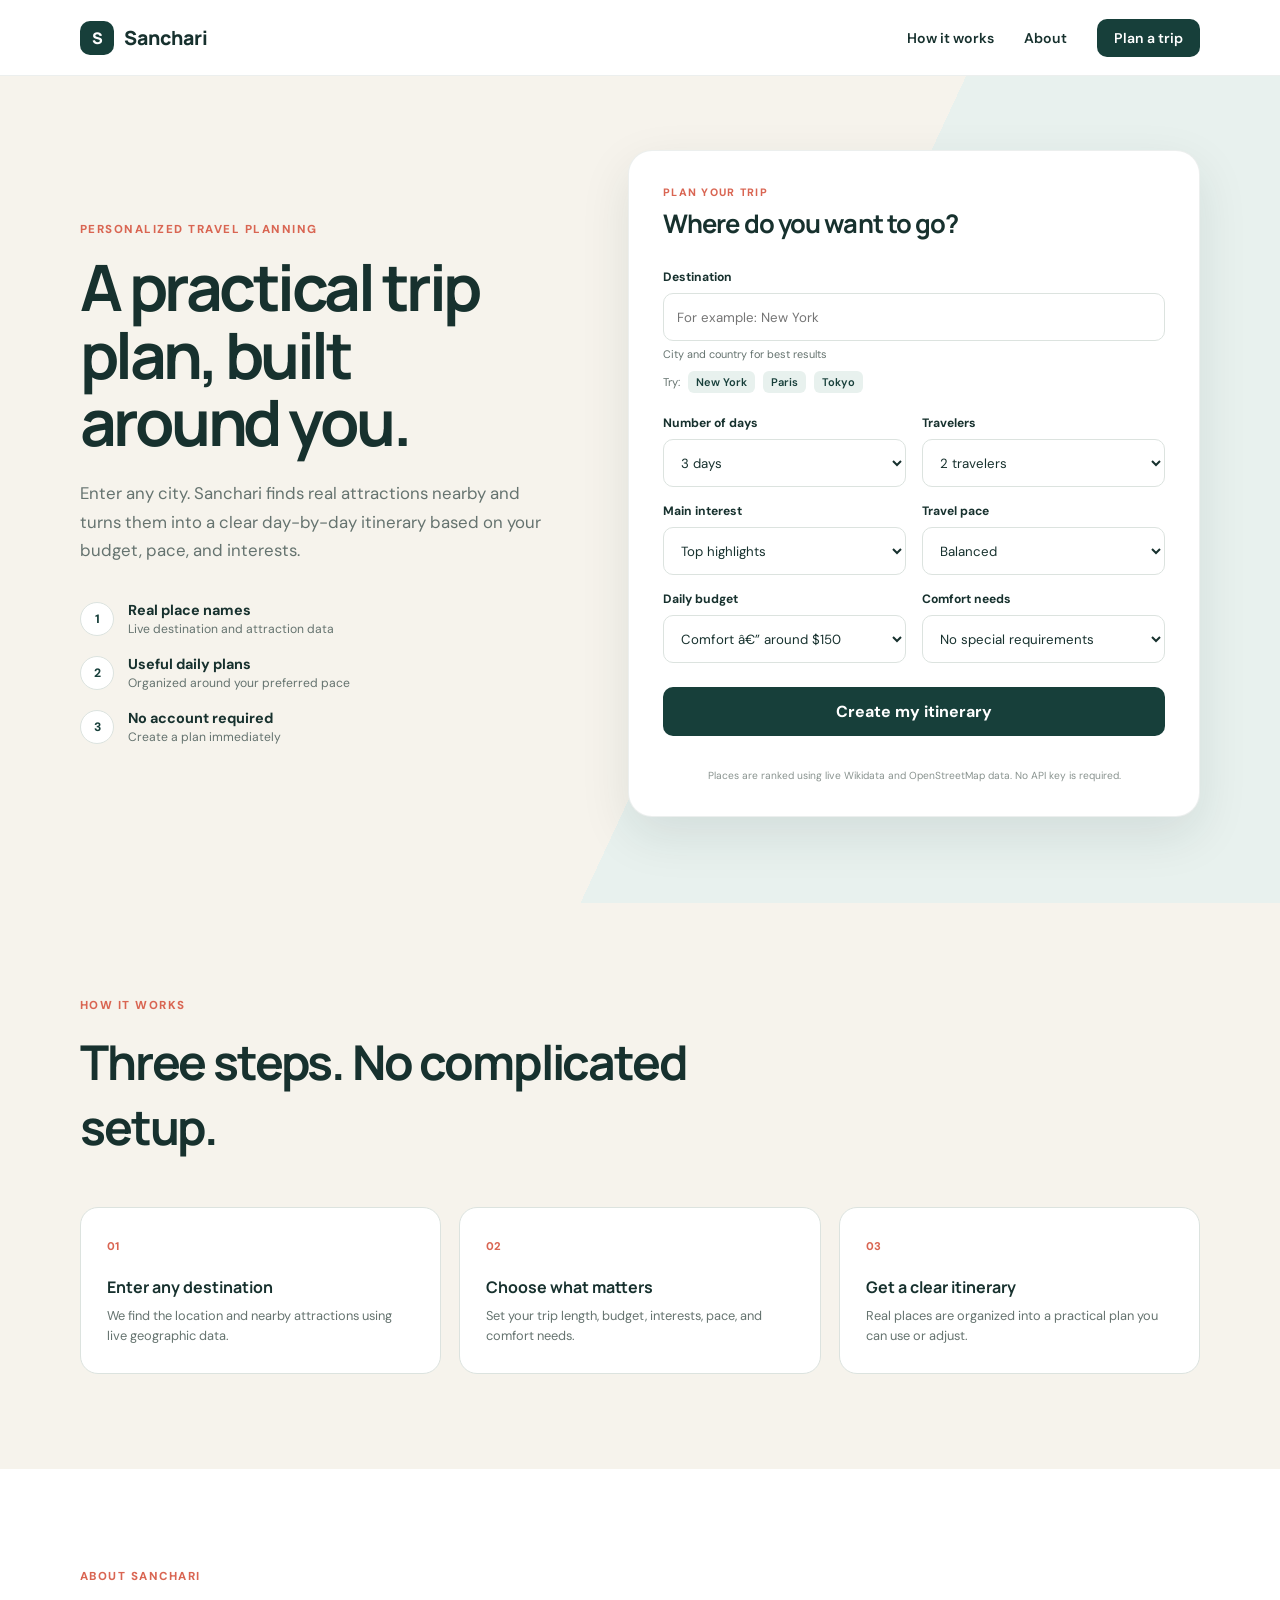
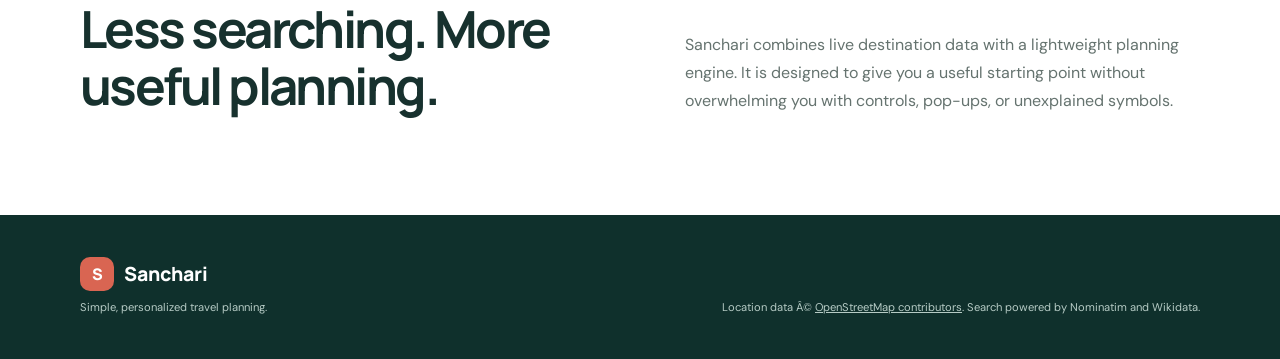
==== commit 3aa8bd41: "Rank worldwide attractions by travel relevance" ====
--- a/public/index.html
+++ b/public/index.html
@@ -5,7 +5,7 @@
   <meta name="viewport" content="width=device-width, initial-scale=1">
   <meta name="description" content="Create a simple, personalized travel itinerary using live destination and attraction data.">
   <meta name="theme-color" content="#173f3a">
-  <title>Sanchari — Simple travel planning</title>
+  <title>Sanchari â€” Simple travel planning</title>
   <link rel="preconnect" href="https://fonts.googleapis.com">
   <link rel="preconnect" href="https://fonts.gstatic.com" crossorigin>
   <link href="https://fonts.googleapis.com/css2?family=DM+Sans:wght@400;500;600;700&family=Manrope:wght@600;700;800&display=swap" rel="stylesheet">
@@ -48,7 +48,7 @@
           <label class="field field-full">
             <span>Destination</span>
             <input id="destination" name="destination" type="text" placeholder="For example: New York" autocomplete="off" required>
-            <small>City, region, or country</small>
+            <small>City and country for best results</small>
           </label>
 
           <div class="example-row" aria-label="Example destinations">
@@ -77,7 +77,7 @@
             </label>
             <label class="field">
               <span>Daily budget</span>
-              <select id="budget" name="budget"><option value="75">Budget — up to $75</option><option value="150" selected>Comfort — around $150</option><option value="300">Premium — around $300</option></select>
+              <select id="budget" name="budget"><option value="75">Budget â€” up to $75</option><option value="150" selected>Comfort â€” around $150</option><option value="300">Premium â€” around $300</option></select>
             </label>
             <label class="field">
               <span>Comfort needs</span>
@@ -87,7 +87,7 @@
 
           <button class="primary-button" id="submit-button" type="submit">Create my itinerary</button>
           <p class="form-status" id="form-status" role="status" aria-live="polite"></p>
-          <p class="data-note">Place information comes from live OpenStreetMap data. No API key is required.</p>
+          <p class="data-note">Places are ranked using live Wikidata and OpenStreetMap data. No API key is required.</p>
         </form>
       </div>
     </section>
@@ -154,7 +154,7 @@
   <footer>
     <div class="container footer-layout">
       <div><a class="brand" href="#top"><span class="brand-letter">S</span><span>Sanchari</span></a><p>Simple, personalized travel planning.</p></div>
-      <p>Location data © <a href="https://www.openstreetmap.org/copyright" target="_blank" rel="noopener">OpenStreetMap contributors</a>. Search powered by Nominatim and Overpass.</p>
+      <p>Location data Â© <a href="https://www.openstreetmap.org/copyright" target="_blank" rel="noopener">OpenStreetMap contributors</a>. Search powered by Nominatim and Wikidata.</p>
     </div>
   </footer>
 
